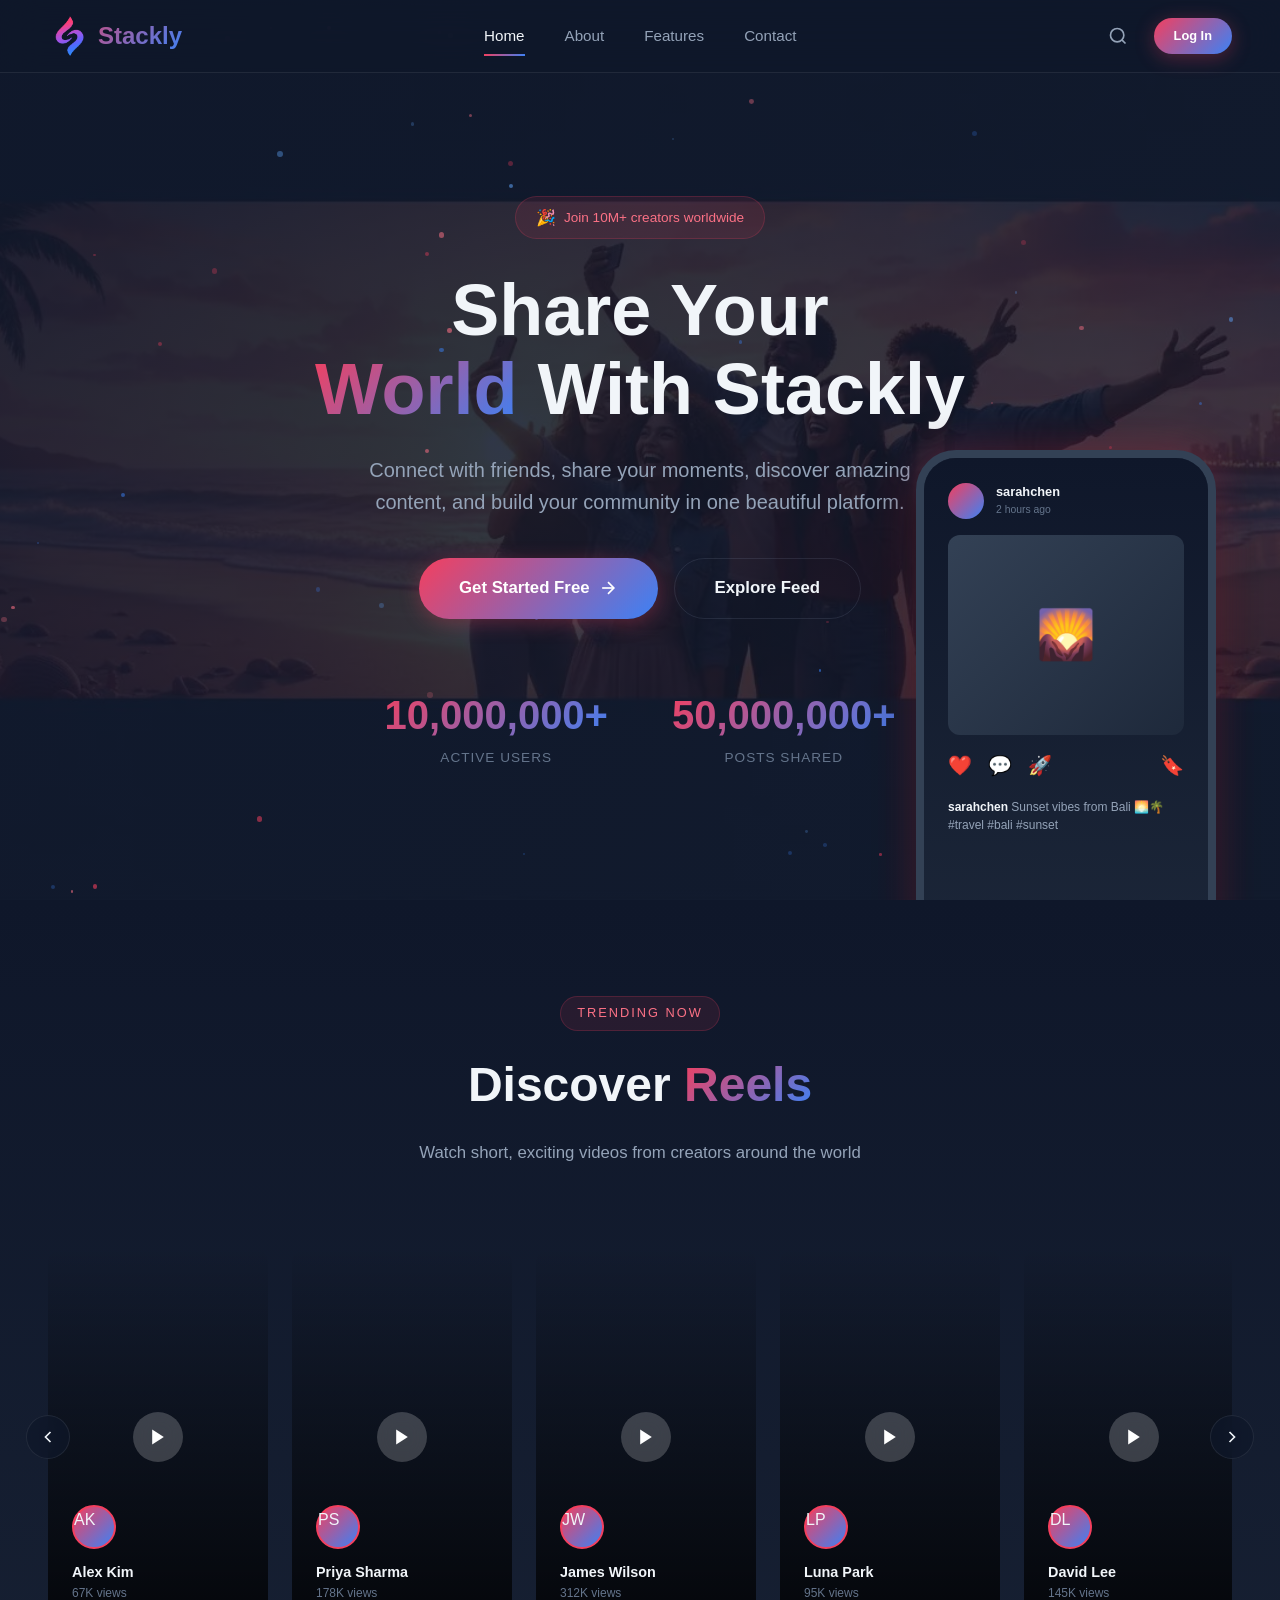
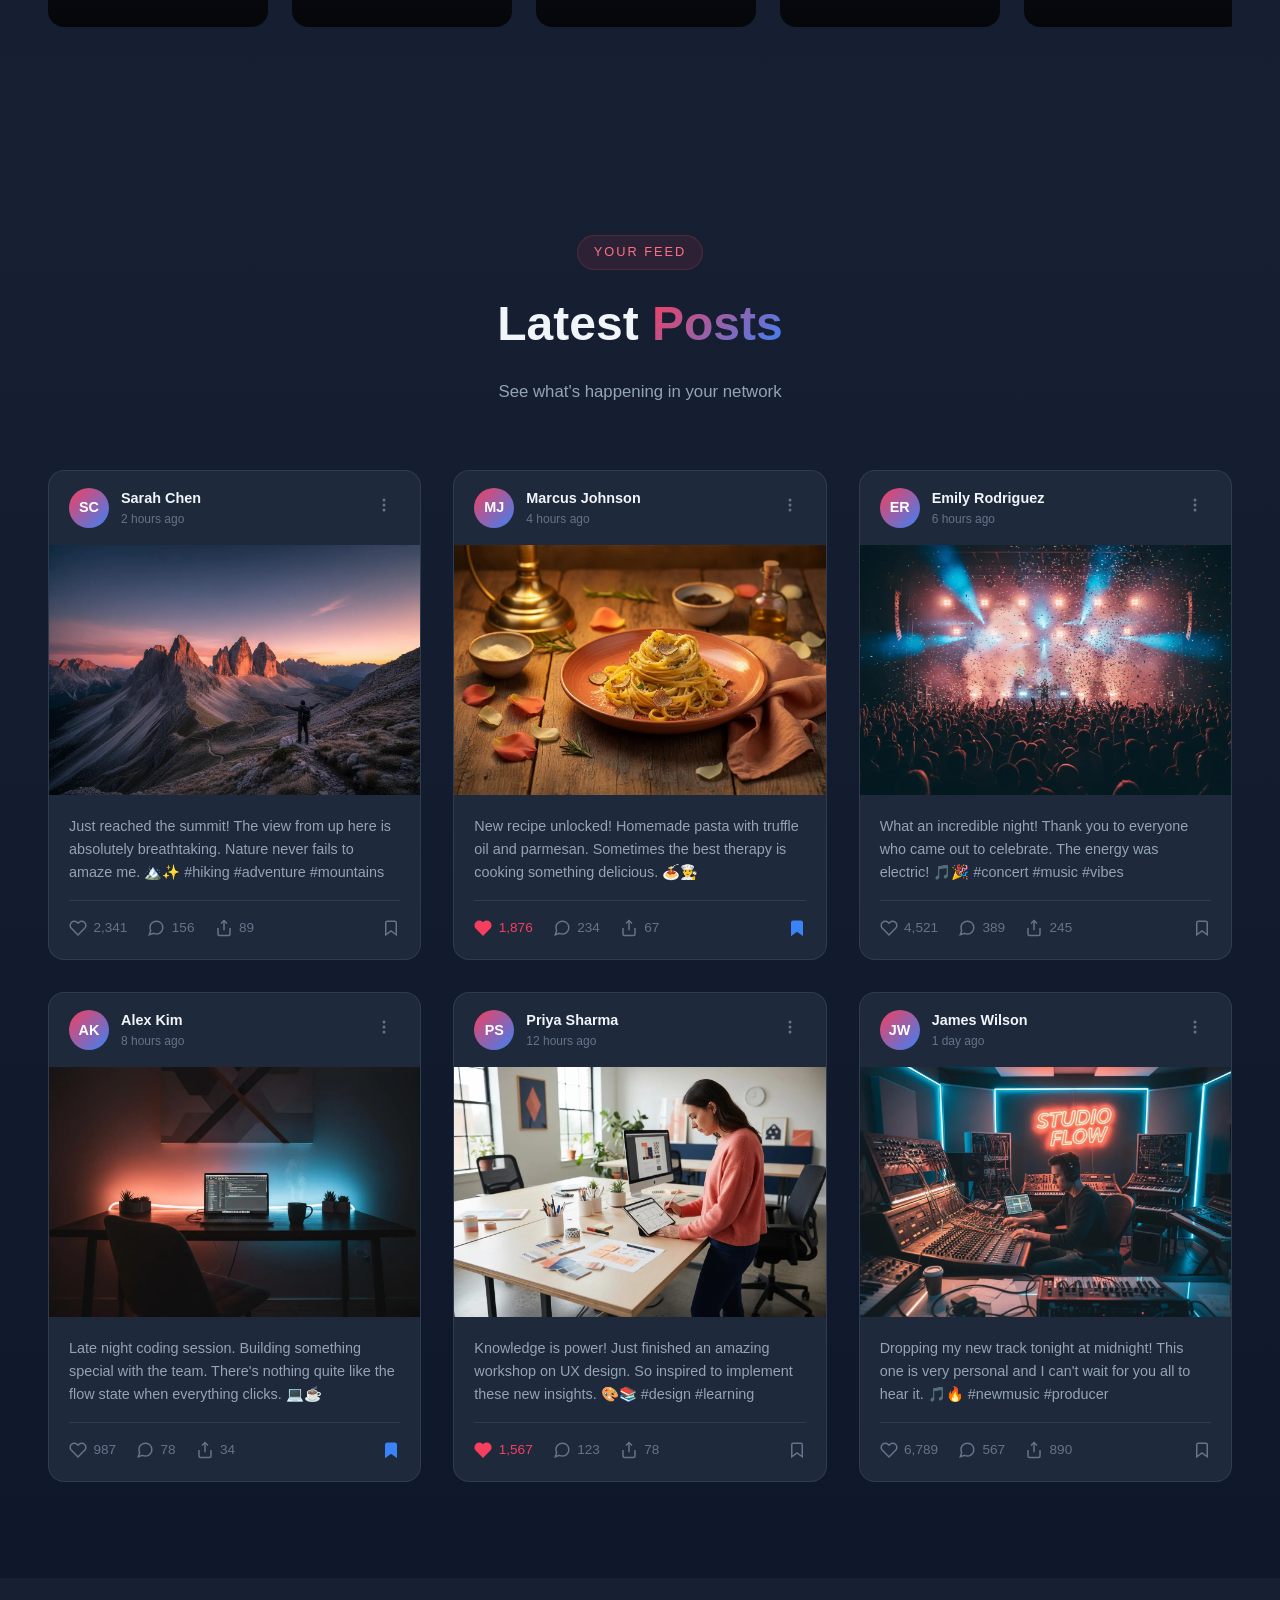
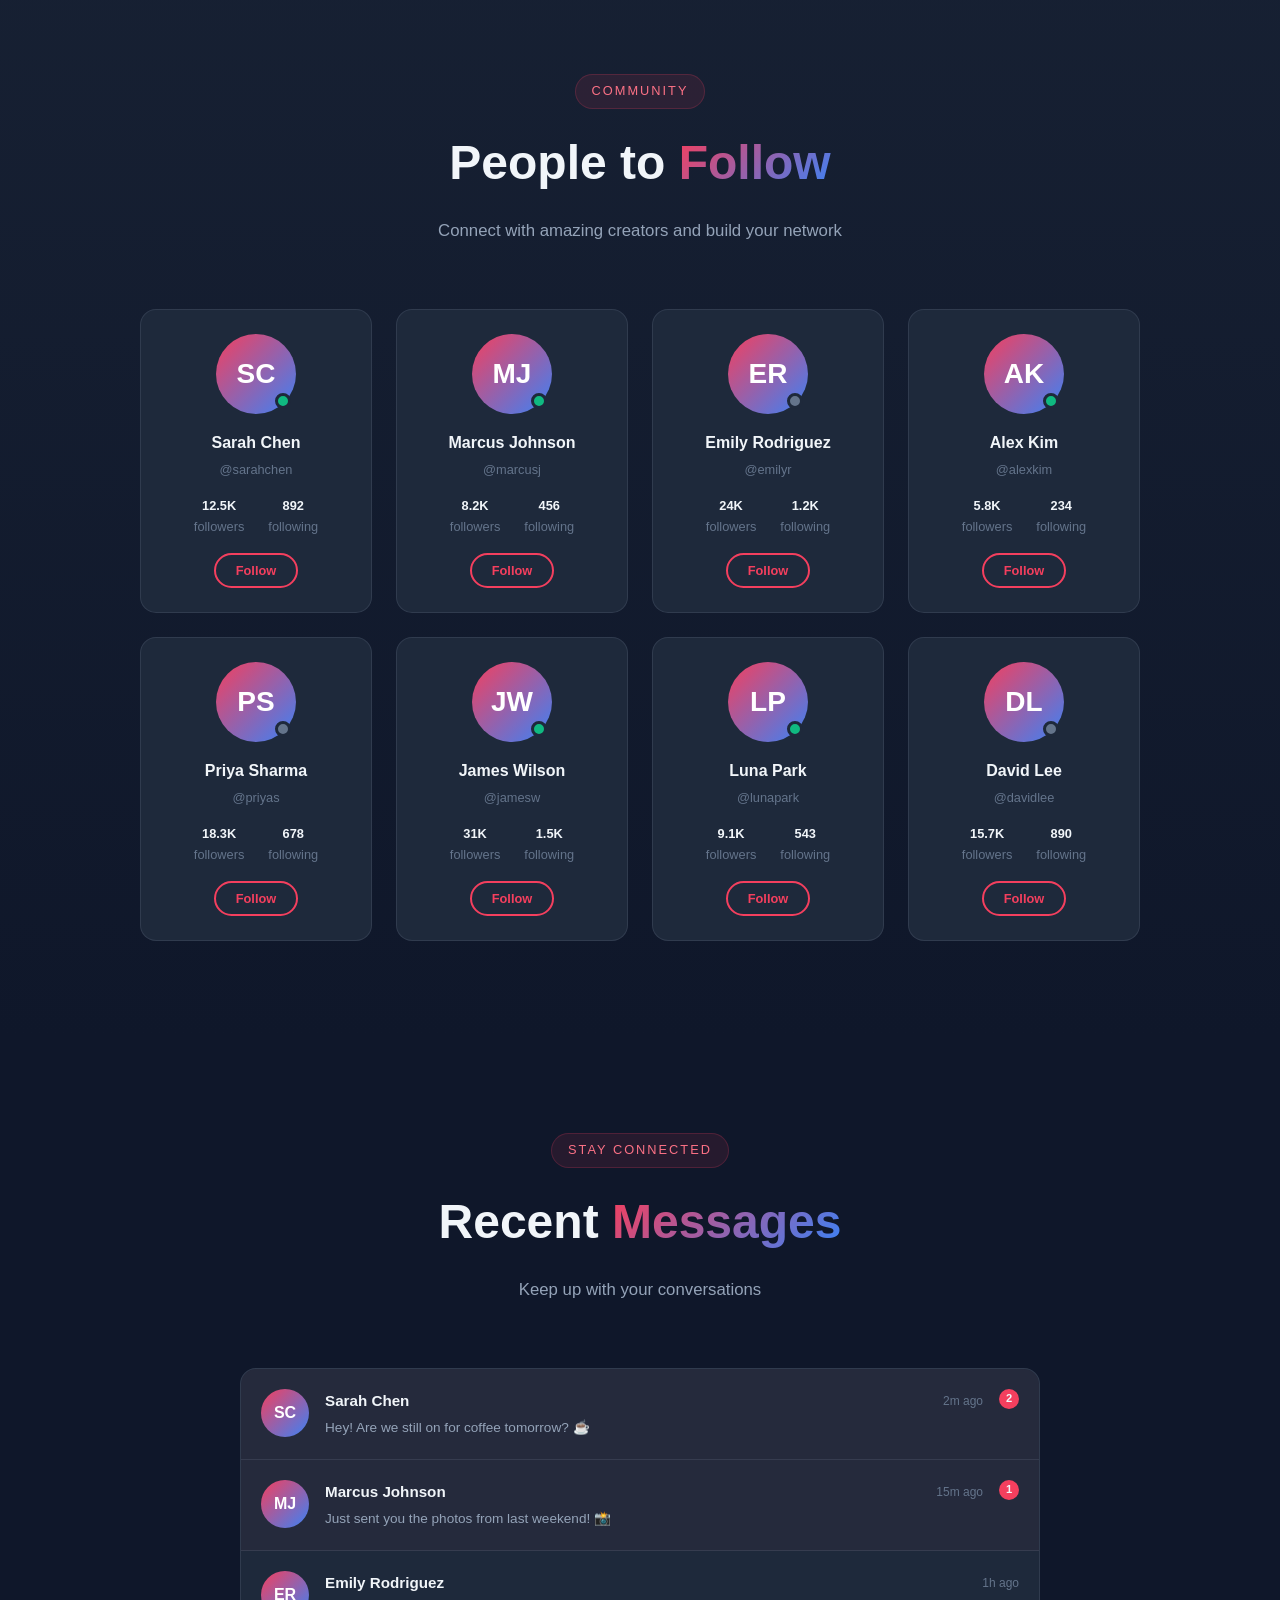
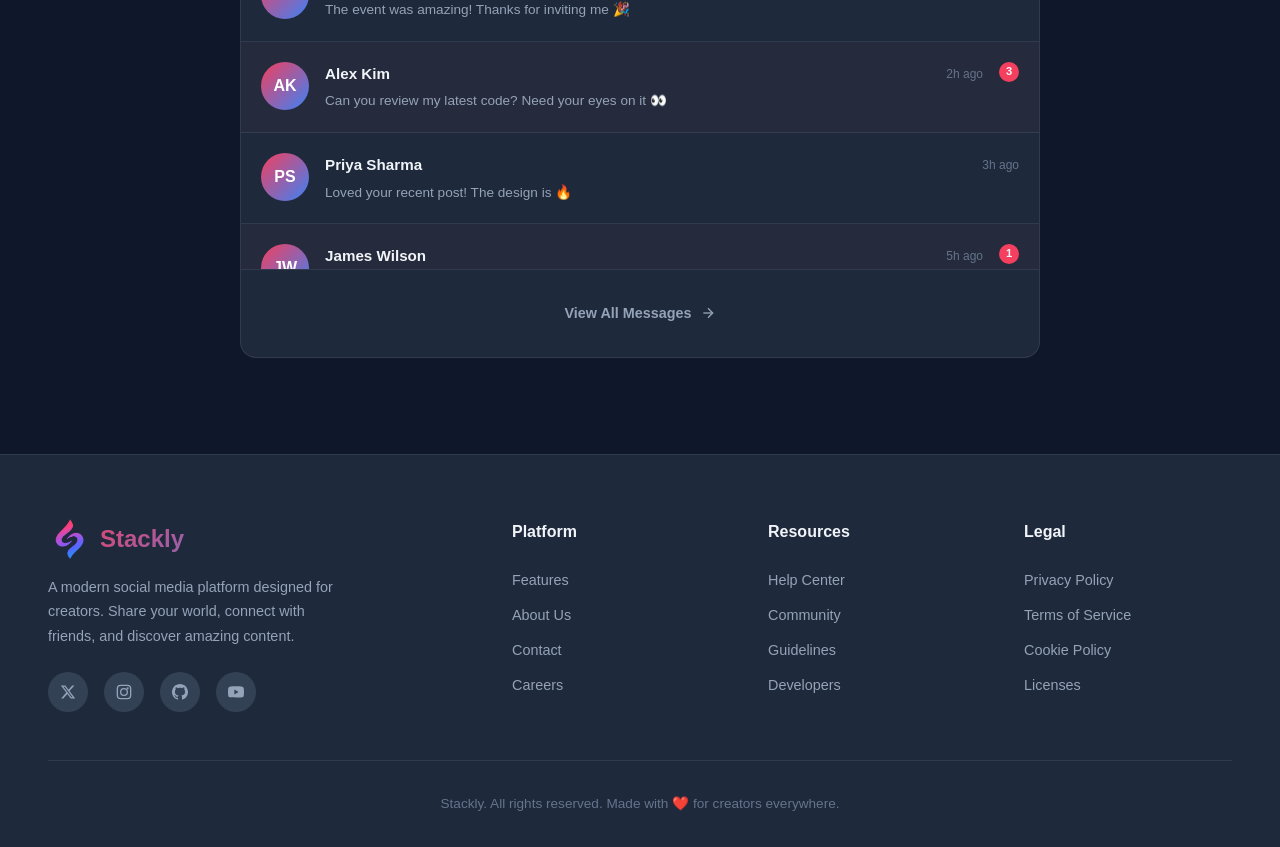
==== index.html @ f743ebc2 "Add files via upload" ====
<!DOCTYPE html>
<html lang="en">
<head>
  <meta charset="UTF-8">
  <meta name="viewport" content="width=device-width, initial-scale=1.0">
  <title>Stackly - Share Your World</title>
  <meta name="description" content="Stackly - A modern social media platform to share photos, reels, and connect with friends.">
  <link rel="stylesheet" href="css/style.css">
  <link rel="stylesheet" href="css/animations.css">
  <link rel="stylesheet" href="css/pages.css">
  <style>
    /* Additional page-specific styles */
    html,

body {

    width: 100% !important;

    overflow-x: hidden !important;

}
 


 
    .reels-nav-btn {
      position: absolute;
      top: 50%;
      transform: translateY(-50%);
      width: 44px;
      height: 44px;
      border-radius: 50%;
      background: var(--glass-bg);
      backdrop-filter: blur(10px);
      border: 1px solid var(--glass-border);
      color: var(--text-primary);
      cursor: pointer;
      display: flex;
      align-items: center;
      justify-content: center;
      z-index: 10;
      transition: var(--transition);
    }
    .reels-nav-btn:hover {
      background: var(--accent);
      border-color: var(--accent);
    }
    .reels-nav-btn.prev { left: -22px; }
    .reels-nav-btn.next { right: -22px; }
    .reels-wrapper { position: relative; max-width: 1200px; margin: 0 auto; }

    .search-overlay {
      display: none;
      position: fixed;
      inset: 0;
      background: rgba(15, 23, 42, 0.95);
      backdrop-filter: blur(20px);
      z-index: 10000;
      align-items: flex-start;
      justify-content: center;
      padding-top: 15vh;
    }
    .search-box {
      width: 90%;
      max-width: 600px;
      position: relative;
    }
    .search-box input {
      width: 100%;
      padding: 1.25rem 3rem 1.25rem 1.5rem;
      background: var(--dark-surface);
      border: 1px solid var(--border-color);
      border-radius: var(--radius);
      color: var(--text-primary);
      font-size: 1.1rem;
      outline: none;
      transition: var(--transition);
    }
    .reel-video{
  width:100%;
  height:100%;
  object-fit:cover;
  display:block;
}

.reel-card{
  position:relative;
}

.reel-card-overlay{
  position:absolute;
  left:0;
  right:0;
  bottom:0;
  background:linear-gradient(
    to top,
    rgba(0,0,0,.8),
    transparent
  );
}
    .search-box input:focus {
      border-color: var(--accent);
      box-shadow: 0 0 0 3px rgba(244, 63, 94, 0.1);
    }
    .search-close {
      position: absolute;
      right: 1rem;
      top: 50%;
      transform: translateY(-50%);
      background: none;
      border: none;
      color: var(--text-muted);
      cursor: pointer;
      font-size: 1.25rem;
    }
    .search-close:hover { color: var(--accent); }

    .back-to-top {
      position: fixed;
      bottom: 2rem;
      right: 2rem;
      width: 48px;
      height: 48px;
      border-radius: 50%;
      background: var(--gradient-primary);
      color: white;
      border: none;
      cursor: pointer;
      display: flex;
      align-items: center;
      justify-content: center;
      opacity: 0;
      pointer-events: none;
      transition: var(--transition);
      z-index: 999;
      box-shadow: var(--shadow-glow);
    }
    .back-to-top:hover {
      transform: translateY(-3px);
      box-shadow: 0 10px 30px rgba(244, 63, 94, 0.5);
    }

    .user-menu {
      display: none;
      align-items: center;
      gap: 0.75rem;
      cursor: pointer;
      padding: 0.5rem 1rem;
      border-radius: 50px;
      background: rgba(255,255,255,0.05);
      transition: var(--transition);
    }
    .user-menu:hover { background: rgba(255,255,255,0.1); }
    .user-avatar {
      width: 36px;
      height: 36px;
      border-radius: 50%;
      background: var(--gradient-primary);
      display: flex;
      align-items: center;
      justify-content: center;
      font-weight: 700;
      font-size: 0.8rem;
      color: white;
    }
    .user-name {
      font-size: 0.9rem;
      font-weight: 500;
    }

    .dropdown-menu {
      display: none;
      position: absolute;
      top: 100%;
      right: 0;
      margin-top: 0.5rem;
      background: var(--dark-surface);
      border: 1px solid var(--border-color);
      border-radius: var(--radius);
      min-width: 200px;
      overflow: hidden;
      z-index: 1001;
    }
    .dropdown-menu.show { display: block; animation: fade-in-down 0.2s ease; }
    .dropdown-item {
      display: flex;
      align-items: center;
      gap: 0.75rem;
      padding: 0.75rem 1rem;
      font-size: 0.9rem;
      color: var(--text-secondary);
      transition: var(--transition);
      cursor: pointer;
    }
    .dropdown-item:hover {
      background: rgba(255,255,255,0.05);
      color: var(--text-primary);
    }
    .dropdown-divider {
      height: 1px;
      background: var(--border-color);
      margin: 0.5rem 0;
    }
    .reveal,
.reveal-left,
.reveal-right,
.reveal-scale{
opacity:1 !important;
transform:none !important;
visibility:visible !important;
}
  </style>
</head>
<body>
  <!-- Navigation -->
  <nav class="navbar">
    <a href="index.html" class="nav-logo">
    <img src="./images/logo.webp" alt="Stackly Logo" class="logo-img">
    <span class="logo-text">Stackly</span>
</a>

    <div class="nav-links">
      <a href="index.html" class="nav-link active">Home</a>
      <a href="pages/about.html" class="nav-link">About</a>
      <a href="pages/features.html" class="nav-link">Features</a>
      <a href="pages/contact.html" class="nav-link">Contact</a>
    </div>

    <div class="nav-actions">
      <button id="search-btn" class="btn btn-ghost" style="padding:0.6rem" title="Search">
        <svg width="20" height="20" viewBox="0 0 24 24" fill="none" stroke="currentColor" stroke-width="2">
          <circle cx="11" cy="11" r="8"/>
          <line x1="21" y1="21" x2="16.65" y2="16.65"/>
        </svg>
      </button>
      
      <a href="pages/login.html" class="btn btn-primary btn-sm nav-register-btn">Log In</a>

      <div class="user-menu" onclick="toggleDropdown()" style="position:relative">
        <div class="user-avatar" id="nav-user-avatar"></div>
        <span class="user-name" id="nav-user-name"></span>
        <svg width="14" height="14" viewBox="0 0 24 24" fill="none" stroke="currentColor" stroke-width="2">
          <polyline points="6 9 12 15 18 9"/>
        </svg>
        <div class="dropdown-menu" id="user-dropdown">
          <a href="pages/user-dashboard.html" class="dropdown-item">
            <svg width="16" height="16" viewBox="0 0 24 24" fill="none" stroke="currentColor" stroke-width="2"><path d="M3 9l9-7 9 7v11a2 2 0 0 1-2 2H5a2 2 0 0 1-2-2z"/><polyline points="9 22 9 12 15 12 15 22"/></svg>
            Dashboard
          </a>
          <a href="pages/user-dashboard.html" class="dropdown-item">
            <svg width="16" height="16" viewBox="0 0 24 24" fill="none" stroke="currentColor" stroke-width="2"><path d="M20 21v-2a4 4 0 0 0-4-4H8a4 4 0 0 0-4 4v2"/><circle cx="12" cy="7" r="4"/></svg>
            Profile
          </a>
          <div class="dropdown-divider"></div>
          <div class="dropdown-item" onclick="handleLogout()">
            <svg width="16" height="16" viewBox="0 0 24 24" fill="none" stroke="currentColor" stroke-width="2"><path d="M9 21H5a2 2 0 0 1-2-2V5a2 2 0 0 1 2-2h4"/><polyline points="16 17 21 12 16 7"/><line x1="21" y1="12" x2="9" y2="12"/></svg>
            Logout
          </div>
        </div>
      </div>
    </div>

    <button class="mobile-menu-btn">
      <svg width="24" height="24" viewBox="0 0 24 24" fill="none" stroke="currentColor" stroke-width="2">
        <line x1="3" y1="6" x2="21" y2="6"/>
        <line x1="3" y1="12" x2="21" y2="12"/>
        <line x1="3" y1="18" x2="21" y2="18"/>
      </svg>
    </button>
  </nav>

  <!-- Search Overlay -->
  <div class="search-overlay" id="search-overlay">
    <div class="search-box">
      <input type="text" id="search-input" placeholder="Search people, posts, tags...">
      <button class="search-close" id="search-close">
        <svg width="24" height="24" viewBox="0 0 24 24" fill="none" stroke="currentColor" stroke-width="2">
          <line x1="18" y1="6" x2="6" y2="18"/>
          <line x1="6" y1="6" x2="18" y2="18"/>
        </svg>
      </button>
    </div>
  </div>

  <!-- Hero Section -->
  <section class="hero" style="background:url('images/hero.webp') center/cover no-repeat">
    <div style="position:absolute;inset:0;background:linear-gradient(135deg,rgba(15,23,42,0.92) 0%,rgba(15,23,42,0.85) 50%,rgba(15,23,42,0.75) 100%)"></div>
    <div class="hero-particles"></div>

    <div class="hero-content">
      <div class="hero-badge">
        <span style="font-size:1rem">&#127881;</span>
        Join 10M+ creators worldwide
      </div>
      <h1 class="hero-title">
        Share Your<br><span>World</span> With Stackly
      </h1>
      <p class="hero-subtitle">
        Connect with friends, share your moments, discover amazing content, and build your community in one beautiful platform.
      </p>
      <div class="hero-actions">
        <a href="pages/register.html" class="btn btn-primary btn-lg magnetic-btn">
          Get Started Free
          <svg width="20" height="20" viewBox="0 0 24 24" fill="none" stroke="currentColor" stroke-width="2">
            <line x1="5" y1="12" x2="19" y2="12"/>
            <polyline points="12 5 19 12 12 19"/>
          </svg>
        </a>
        <a href="#posts" class="btn btn-secondary btn-lg magnetic-btn">
          Explore Feed
        </a>
      </div>

      <div class="hero-stats">
        <div class="hero-stat">
          <div class="hero-stat-number" data-counter="10000000" data-suffix="+" data-duration="2000">0</div>
          <div class="hero-stat-label">Active Users</div>
        </div>
        <div class="hero-stat">
          <div class="hero-stat-number" data-counter="50000000" data-suffix="+" data-duration="2500">0</div>
          <div class="hero-stat-label">Posts Shared</div>
        </div>
        
      </div>
    </div>

    <!-- Phone Mockup -->
    <div class="hero-mockup">
      <div class="mockup-screen">
        <div class="mockup-header">
          <div class="mockup-avatar"></div>
          <div>
            <div class="mockup-name">sarahchen</div>
            <div class="mockup-time">2 hours ago</div>
          </div>
        </div>
        <div class="mockup-image">&#127748;</div>
        <div class="mockup-actions">
          <span>&#10084;&#65039;</span>
          <span>&#128172;</span>
          <span>&#128640;</span>
          <span style="margin-left:auto">&#128278;</span>
        </div>
        <div style="font-size:0.75rem;color:var(--text-secondary);line-height:1.5">
          <strong style="color:var(--text-primary)">sarahchen</strong> Sunset vibes from Bali &#127749;&#127796; #travel #bali #sunset
        </div>
      </div>
    </div>
  </section>

  <!-- Reels Section -->
  <section class="section reels-section" id="reels">
    <div class="section-header reveal">
      <span class="section-label">Trending Now</span>
      <h2 class="section-title">Discover <span>Reels</span></h2>
      <p class="section-subtitle">Watch short, exciting videos from creators around the world</p>
    </div>
    <div class="reels-wrapper">
      <button class="reels-nav-btn prev" id="reels-prev">
        <svg width="20" height="20" viewBox="0 0 24 24" fill="none" stroke="currentColor" stroke-width="2">
          <polyline points="15 18 9 12 15 6"/>
        </svg>
      </button>
      <div class="reels-container" id="reels-container">
        <!-- Reels rendered by JS -->
      </div>
      <button class="reels-nav-btn next" id="reels-next">
        <svg width="20" height="20" viewBox="0 0 24 24" fill="none" stroke="currentColor" stroke-width="2">
          <polyline points="9 18 15 12 9 6"/>
        </svg>
      </button>
    </div>
  </section>
 

  <!-- Posts Section -->
  <section class="section" id="posts" style="background:linear-gradient(180deg, rgba(30,41,59,0.5) 0%, var(--primary) 100%)">
    <div class="section-header reveal">
      <span class="section-label">Your Feed</span>
      <h2 class="section-title">Latest <span>Posts</span></h2>
      <p class="section-subtitle">See what's happening in your network</p>
    </div>
    <div class="posts-grid" id="posts-container">
      <!-- Posts rendered by JS -->
    </div>
  </section>

  <!-- Friends Section -->
  <section class="section friends-section" id="friends">
    <div class="section-header reveal">
      <span class="section-label">Community</span>
      <h2 class="section-title">People to <span>Follow</span></h2>
      <p class="section-subtitle">Connect with amazing creators and build your network</p>
    </div>
    <div class="friends-grid" id="friends-container">
      <!-- Friends rendered by JS -->
    </div>
  </section>

  <!-- Messages Section -->
  <section class="section messages-section" id="messages">
    <div class="section-header reveal">
      <span class="section-label">Stay Connected</span>
      <h2 class="section-title">Recent <span>Messages</span></h2>
      <p class="section-subtitle">Keep up with your conversations</p>
    </div>
    <div class="messages-container reveal-scale">
      <div class="messages-list" id="messages-container">
        <!-- Messages rendered by JS -->
      </div>
      <div style="padding:1.25rem;text-align:center;border-top:1px solid var(--border-color)">
        <a href="pages/user-dashboard.html" class="btn btn-ghost" style="width:100%">
          View All Messages
          <svg width="16" height="16" viewBox="0 0 24 24" fill="none" stroke="currentColor" stroke-width="2">
            <line x1="5" y1="12" x2="19" y2="12"/>
            <polyline points="12 5 19 12 12 19"/>
          </svg>
        </a>
      </div>
    </div>
  </section>

  <!-- Footer -->
  <footer class="footer">
    <div class="footer-grid">
      <div class="footer-brand">
       <a href="index.html" class="footer-logo">
       <img src="./images/logo.webp" alt="Stackly Logo" class="footer-logo-img">
       <span class="logo-text">Stackly</span>
       </a>
        <p class="footer-desc">
          A modern social media platform designed for creators. Share your world, connect with friends, and discover amazing content.
        </p>
        <div class="footer-social">
          <a href="pages/404.html" class="footer-social-link" title="Twitter">
            <svg width="16" height="16" viewBox="0 0 24 24" fill="currentColor"><path d="M18.244 2.25h3.308l-7.227 8.26 8.502 11.24H16.17l-5.214-6.817L4.99 21.75H1.68l7.73-8.835L1.254 2.25H8.08l4.713 6.231zm-1.161 17.52h1.833L7.084 4.126H5.117z"/></svg>
          </a>
          <a href="pages/404.html" class="footer-social-link" title="Instagram">
            <svg width="16" height="16" viewBox="0 0 24 24" fill="none" stroke="currentColor" stroke-width="2">
              <rect x="2" y="2" width="20" height="20" rx="5" ry="5"/>
              <circle cx="12" cy="12" r="5"/>
              <circle cx="17.5" cy="6.5" r="1.5" fill="currentColor" stroke="none"/>
            </svg>
          </a>
          <a href="pages/404.html" class="footer-social-link" title="GitHub">
            <svg width="16" height="16" viewBox="0 0 24 24" fill="currentColor"><path d="M12 0c-6.626 0-12 5.373-12 12 0 5.302 3.438 9.8 8.207 11.387.599.111.793-.261.793-.577v-2.234c-3.338.726-4.033-1.416-4.033-1.416-.546-1.387-1.333-1.756-1.333-1.756-1.089-.745.083-.729.083-.729 1.205.084 1.839 1.237 1.839 1.237 1.07 1.834 2.807 1.304 3.492.997.107-.775.418-1.305.762-1.604-2.665-.305-5.467-1.334-5.467-5.931 0-1.311.469-2.381 1.236-3.221-.124-.303-.535-1.524.117-3.176 0 0 1.008-.322 3.301 1.23.957-.266 1.983-.399 3.003-.404 1.02.005 2.047.138 3.006.404 2.291-1.552 3.297-1.23 3.297-1.23.653 1.653.242 2.874.118 3.176.77.84 1.235 1.911 1.235 3.221 0 4.609-2.807 5.624-5.479 5.921.43.372.823 1.102.823 2.222v3.293c0 .319.192.694.801.576 4.765-1.589 8.199-6.086 8.199-11.386 0-6.627-5.373-12-12-12z"/></svg>
          </a>
          <a href="pages/404.html" class="footer-social-link" title="YouTube">
            <svg width="16" height="16" viewBox="0 0 24 24" fill="currentColor"><path d="M23.498 6.186a3.016 3.016 0 0 0-2.122-2.136C19.505 3.545 12 3.545 12 3.545s-7.505 0-9.377.505A3.017 3.017 0 0 0 .502 6.186C0 8.07 0 12 0 12s0 3.93.502 5.814a3.016 3.016 0 0 0 2.122 2.136c1.871.505 9.376.505 9.376.505s7.505 0 9.377-.505a3.015 3.015 0 0 0 2.122-2.136C24 15.93 24 12 24 12s0-3.93-.502-5.814zM9.545 15.568V8.432L15.818 12l-6.273 3.568z"/></svg>
          </a>
        </div>
      </div>
      <div>
        <h4 class="footer-title">Platform</h4>
        <div class="footer-links">
          <a href="pages/features.html" class="footer-link">Features</a>
          <a href="pages/about.html" class="footer-link">About Us</a>
          <a href="pages/contact.html" class="footer-link">Contact</a>
          <a href="pages/404.html" class="footer-link">Careers</a>
        </div>
      </div>
      <div>
        <h4 class="footer-title">Resources</h4>
        <div class="footer-links">
          <a href="pages/404.html" class="footer-link">Help Center</a>
          <a href="pages/404.html" class="footer-link">Community</a>
          <a href="pages/404.html" class="footer-link">Guidelines</a>
          <a href="pages/404.html" class="footer-link">Developers</a>
        </div>
      </div>
      <div>
        <h4 class="footer-title">Legal</h4>
        <div class="footer-links">
          <a href="pages/404.html" class="footer-link">Privacy Policy</a>
          <a href="pages/404.html" class="footer-link">Terms of Service</a>
          <a href="pages/404.html" class="footer-link">Cookie Policy</a>
          <a href="pages/404.html" class="footer-link">Licenses</a>
        </div>
      </div>
    </div>
    <div class="footer-bottom">
      <p> Stackly. All rights reserved. Made with &#10084;&#65039; for creators everywhere.</p>
    </div>
  </footer>

  <!-- Back to Top -->
  <button class="back-to-top" id="back-to-top" title="Back to top">
    <svg width="20" height="20" viewBox="0 0 24 24" fill="none" stroke="currentColor" stroke-width="2">
      <polyline points="18 15 12 9 6 15"/>
    </svg>
  </button>

  <!-- Mobile Bottom Nav -->
  <nav class="mobile-nav">
    <a href="index.html" class="mobile-nav-link active">
      <svg width="20" height="20" viewBox="0 0 24 24" fill="none" stroke="currentColor" stroke-width="2">
        <path d="M3 9l9-7 9 7v11a2 2 0 0 1-2 2H5a2 2 0 0 1-2-2z"/>
        <polyline points="9 22 9 12 15 12 15 22"/>
      </svg>
      Home
    </a>
    <a href="#reels" class="mobile-nav-link">
      <svg width="20" height="20" viewBox="0 0 24 24" fill="none" stroke="currentColor" stroke-width="2">
        <polygon points="5 3 19 12 5 21 5 3"/>
      </svg>
      Reels
    </a>
    <a href="#posts" class="mobile-nav-link">
      <svg width="20" height="20" viewBox="0 0 24 24" fill="none" stroke="currentColor" stroke-width="2">
        <rect x="3" y="3" width="18" height="18" rx="2" ry="2"/>
        <circle cx="8.5" cy="8.5" r="1.5"/>
        <polyline points="21 15 16 10 5 21"/>
      </svg>
      Feed
    </a>
    <a href="#friends" class="mobile-nav-link">
      <svg width="20" height="20" viewBox="0 0 24 24" fill="none" stroke="currentColor" stroke-width="2">
        <path d="M17 21v-2a4 4 0 0 0-4-4H5a4 4 0 0 0-4 4v2"/>
        <circle cx="9" cy="7" r="4"/>
        <path d="M23 21v-2a4 4 0 0 0-3-3.87"/>
        <path d="M16 3.13a4 4 0 0 1 0 7.75"/>
      </svg>
      Friends
    </a>
    <a href="#messages" class="mobile-nav-link">
      <svg width="20" height="20" viewBox="0 0 24 24" fill="none" stroke="currentColor" stroke-width="2">
        <path d="M21 11.5a8.38 8.38 0 0 1-.9 3.8 8.5 8.5 0 0 1-7.6 4.7 8.38 8.38 0 0 1-3.8-.9L3 21l1.9-5.7a8.38 8.38 0 0 1-.9-3.8 8.5 8.5 0 0 1 4.7-7.6 8.38 8.38 0 0 1 3.8-.9h.5a8.48 8.48 0 0 1 8 8v.5z"/>
      </svg>
      Messages
    </a>
  </nav>

  <!-- Scripts -->
  <script src="js/data.js"></script>
  <script src="js/auth.js"></script>
  <script src="js/animations.js"></script>
  <script src="js/main.js"></script>
  <script>
    function toggleDropdown() {
      const dropdown = document.getElementById('user-dropdown');
      dropdown.classList.toggle('show');
    }

    // Close dropdown when clicking outside
    document.addEventListener('click', (e) => {
      const menu = document.querySelector('.user-menu');
      const dropdown = document.getElementById('user-dropdown');
      if (menu && dropdown && !menu.contains(e.target)) {
        dropdown.classList.remove('show');
      }
    });
  </script>
</body>
</html>
---- css/style.css ----
/* ============================================
   STACKLY - Social Media Platform
   Main Stylesheet
   Color Scheme:
   - Primary Dark: #0F172A (navy)
   - Accent: #F43F5E (coral/rose)
   - Secondary: #3B82F6 (electric blue)
   - Light: #F8FAFC (cream)
   - Dark Surface: #1E293B (slate)
   - Success: #10B981 (emerald)
   ============================================ */

/* CSS Variables */
:root {
  --primary: #0F172A;
  --accent: #F43F5E;
  --accent-light: #FB7185;
  --accent-dark: #E11D48;
  --secondary: #3B82F6;
  --secondary-light: #60A5FA;
  --light: #F8FAFC;
  --dark-surface: #1E293B;
  --dark-card: #334155;
  --success: #10B981;
  --warning: #F59E0B;
  --text-primary: #F1F5F9;
  --text-secondary: #94A3B8;
  --text-muted: #64748B;
  --border-color: rgba(148, 163, 184, 0.15);
  --glass-bg: rgba(15, 23, 42, 0.7);
  --glass-border: rgba(255, 255, 255, 0.08);
  --gradient-primary: linear-gradient(135deg, #F43F5E 0%, #3B82F6 100%);
  --gradient-dark: linear-gradient(180deg, #0F172A 0%, #1E293B 100%);
  --shadow-lg: 0 20px 60px rgba(0, 0, 0, 0.4);
  --shadow-glow: 0 0 40px rgba(244, 63, 94, 0.3);
  --radius: 16px;
  --radius-sm: 8px;
  --transition: all 0.3s cubic-bezier(0.4, 0, 0.2, 1);
}

/* Reset & Base */
*, *::before, *::after {
  margin: 0;
  padding: 0;
  box-sizing: border-box;
}
html,

body {

    width: 100% !important;

    overflow-x: hidden !important;

}
 


 

html {
  scroll-behavior: smooth;
  font-size: 16px;
}

body {
  font-family: 'Segoe UI', -apple-system, BlinkMacSystemFont, sans-serif;
  background: var(--primary);
  color: var(--text-primary);
  line-height: 1.6;
  overflow-x: hidden;
  min-height: 100vh;
}

a {
  text-decoration: none;
  color: inherit;
  transition: var(--transition);
}

ul {
  list-style: none;
}

img {
  max-width: 100%;
  display: block;
}

button {
  cursor: pointer;
  border: none;
  outline: none;
  font-family: inherit;
}

/* Scrollbar */
::-webkit-scrollbar {
  width: 8px;
}

::-webkit-scrollbar-track {
  background: var(--primary);
}

::-webkit-scrollbar-thumb {
  background: var(--accent);
  border-radius: 4px;
}

::-webkit-scrollbar-thumb:hover {
  background: var(--accent-light);
}

/* ============================================
   NAVIGATION
   ============================================ */
.navbar {
  position: fixed;
  top: 0;
  left: 0;
  right: 0;
  z-index: 1000;
  padding: 1rem 3rem;
  display: flex;
  align-items: center;
  justify-content: space-between;
  background: var(--glass-bg);
  backdrop-filter: blur(20px);
  -webkit-backdrop-filter: blur(20px);
  border-bottom: 1px solid var(--glass-border);
  transition: var(--transition);
}

.navbar.scrolled {
  padding: 0.6rem 3rem;
  background: rgba(15, 23, 42, 0.95);
}

.nav-logo {
  display: flex;
  align-items: center;
  gap: 0.75rem;
  font-size: 1.75rem;
  font-weight: 800;
  background: var(--gradient-primary);
  -webkit-background-clip: text;
  -webkit-text-fill-color: transparent;
  background-clip: text;
}
.nav-logo,
.footer-logo{
    display:flex;
    align-items:center;
    gap:10px;
    text-decoration:none;
}

.logo-img,
.footer-logo-img{
    width:40px;
    height:40px;
    object-fit:contain;
}

.logo-text{
    font-size:24px;
    font-weight:700;
    color:#fff;
}

.navbar .logo-text{
    color:var(--text-primary);
}

@media(max-width:768px){
    .logo-img,
    .footer-logo-img{
        width:32px;
        height:32px;
    }

    .logo-text{
        font-size:20px;
    }
}

.nav-logo-icon {
  width: 42px;
  height: 42px;
  background: var(--gradient-primary);
  border-radius: 12px;
  display: flex;
  align-items: center;
  justify-content: center;
  font-size: 1.4rem;
  -webkit-text-fill-color: white;
}

.nav-links {
  display: flex;
  align-items: center;
  gap: 2.5rem;
}

.nav-link {
  font-size: 0.95rem;
  font-weight: 500;
  color: var(--text-secondary);
  position: relative;
  padding: 0.5rem 0;
}

.nav-link::after {
  content: '';
  position: absolute;
  bottom: 0;
  left: 0;
  width: 0;
  height: 2px;
  background: var(--gradient-primary);
  transition: width 0.3s ease;
}

.nav-link:hover,
.nav-link.active {
  color: var(--text-primary);
}

.nav-link:hover::after,
.nav-link.active::after {
  width: 100%;
}

.nav-actions {
  display: flex;
  align-items: center;
  gap: 1rem;
}

/* Buttons */
.btn {
  padding: 0.75rem 1.75rem;
  border-radius: 50px;
  font-size: 0.9rem;
  font-weight: 600;
  transition: var(--transition);
  display: inline-flex;
  align-items: center;
  justify-content: center;
  gap: 0.5rem;
}

.btn-primary {
  background: var(--gradient-primary);
  color: white;
  box-shadow: 0 4px 20px rgba(244, 63, 94, 0.3);
}

.btn-primary:hover {
  transform: translateY(-2px);
  box-shadow: 0 8px 30px rgba(244, 63, 94, 0.5);
}

.btn-secondary {
  background: transparent;
  color: var(--text-primary);
  border: 1px solid var(--border-color);
}

.btn-secondary:hover {
  background: rgba(255, 255, 255, 0.05);
  border-color: var(--accent);
}

.btn-outline {
  background: transparent;
  border: 2px solid var(--accent);
  color: var(--accent);
}

.btn-outline:hover {
  background: var(--accent);
  color: white;
}

.btn-ghost {
  background: transparent;
  color: var(--text-secondary);
}

.btn-ghost:hover {
  color: var(--text-primary);
  background: rgba(255, 255, 255, 0.05);
}

.btn-sm {
  padding: 0.5rem 1.25rem;
  font-size: 0.8rem;
}

.btn-lg {
  padding: 1rem 2.5rem;
  font-size: 1.05rem;
}

/* ============================================
   HERO SECTION
   ============================================ */
.hero {
  min-height: 100vh;
  display: flex;
  align-items: center;
  justify-content: center;
  position: relative;
  padding: 8rem 3rem 4rem;
  overflow: hidden;
}

.hero-bg {
  position: absolute;
  inset: 0;
  background: 
    radial-gradient(ellipse at 20% 50%, rgba(244, 63, 94, 0.12) 0%, transparent 50%),
    radial-gradient(ellipse at 80% 20%, rgba(59, 130, 246, 0.1) 0%, transparent 50%),
    radial-gradient(ellipse at 50% 80%, rgba(244, 63, 94, 0.08) 0%, transparent 50%);
}

.hero-particles {
  position: absolute;
  inset: 0;
  overflow: hidden;
}

.particle {
  position: absolute;
  width: 4px;
  height: 4px;
  background: var(--accent);
  border-radius: 50%;
  opacity: 0.4;
  animation: float-particle 15s infinite ease-in-out;
}

.hero-content {
  text-align: center;
  max-width: 900px;
  z-index: 2;
  position: relative;
}

.hero-badge {
  display: inline-flex;
  align-items: center;
  gap: 0.5rem;
  padding: 0.5rem 1.25rem;
  background: rgba(244, 63, 94, 0.1);
  border: 1px solid rgba(244, 63, 94, 0.2);
  border-radius: 50px;
  font-size: 0.85rem;
  color: var(--accent-light);
  margin-bottom: 2rem;
  animation: fade-in-down 0.8s ease;
}

.hero-title {
  font-size: clamp(2.5rem, 6vw, 4.5rem);
  font-weight: 900;
  line-height: 1.1;
  margin-bottom: 1.5rem;
  animation: fade-in-up 0.8s ease 0.2s both;
}

.hero-title span {
  background: var(--gradient-primary);
  -webkit-background-clip: text;
  -webkit-text-fill-color: transparent;
  background-clip: text;
}

.hero-subtitle {
  font-size: clamp(1rem, 2vw, 1.25rem);
  color: var(--text-secondary);
  max-width: 600px;
  margin: 0 auto 2.5rem;
  animation: fade-in-up 0.8s ease 0.4s both;
}

.hero-actions {
  display: flex;
  gap: 1rem;
  justify-content: center;
  flex-wrap: wrap;
  animation: fade-in-up 0.8s ease 0.6s both;
}

.hero-stats {
  display: flex;
  justify-content: center;
  gap: 4rem;
  margin-top: 4rem;
  animation: fade-in-up 0.8s ease 0.8s both;
}

.hero-stat {
  text-align: center;
}

.hero-stat-number {
  font-size: 2.5rem;
  font-weight: 800;
  background: var(--gradient-primary);
  -webkit-background-clip: text;
  -webkit-text-fill-color: transparent;
  background-clip: text;
}

.hero-stat-label {
  font-size: 0.85rem;
  color: var(--text-muted);
  text-transform: uppercase;
  letter-spacing: 1px;
}

/* Floating phone mockup */
.hero-mockup {
  position: absolute;
  right: 5%;
  top: 50%;
  transform: translateY(-50%);
  width: 300px;
  height: 600px;
  background: var(--dark-surface);
  border-radius: 40px;
  border: 8px solid var(--dark-card);
  box-shadow: var(--shadow-lg), var(--shadow-glow);
  overflow: hidden;
  animation: float-phone 6s ease-in-out infinite, fade-in-right 1s ease 0.5s both;
  z-index: 3;
}

.mockup-screen {
  width: 100%;
  height: 100%;
  background: var(--gradient-dark);
  padding: 1.5rem;
  display: flex;
  flex-direction: column;
  gap: 1rem;
}

.mockup-header {
  display: flex;
  align-items: center;
  gap: 0.75rem;
}

.mockup-avatar {
  width: 36px;
  height: 36px;
  border-radius: 50%;
  background: var(--gradient-primary);
}

.mockup-name {
  font-size: 0.8rem;
  font-weight: 600;
}

.mockup-time {
  font-size: 0.65rem;
  color: var(--text-muted);
}

.mockup-image {
  width: 100%;
  height: 200px;
  background: linear-gradient(135deg, #334155 0%, #1E293B 100%);
  border-radius: 12px;
  display: flex;
  align-items: center;
  justify-content: center;
  font-size: 3rem;
}

.mockup-actions {
  display: flex;
  gap: 1rem;
  font-size: 1.2rem;
}

/* ============================================
   SECTIONS COMMON
   ============================================ */
.section {
  padding: 6rem 3rem;
  position: relative;
}

.section-header {
  text-align: center;
  margin-bottom: 4rem;
}

.section-label {
  display: inline-block;
  padding: 0.4rem 1rem;
  background: rgba(244, 63, 94, 0.1);
  border: 1px solid rgba(244, 63, 94, 0.2);
  border-radius: 50px;
  font-size: 0.8rem;
  color: var(--accent-light);
  text-transform: uppercase;
  letter-spacing: 2px;
  margin-bottom: 1rem;
}

.section-title {
  font-size: clamp(2rem, 4vw, 3rem);
  font-weight: 800;
  margin-bottom: 1rem;
}

.section-title span {
  background: var(--gradient-primary);
  -webkit-background-clip: text;
  -webkit-text-fill-color: transparent;
  background-clip: text;
}

.section-subtitle {
  color: var(--text-secondary);
  max-width: 600px;
  margin: 0 auto;
  font-size: 1.05rem;
}

/* ============================================
   REELS SECTION
   ============================================ */
.reels-section {
  background: linear-gradient(180deg, var(--primary) 0%, rgba(30, 41, 59, 0.5) 100%);
}

.reels-container {
  display: flex;
  gap: 1.5rem;
  overflow-x: auto;
  padding: 1rem 0;
  scroll-snap-type: x mandatory;
  -webkit-overflow-scrolling: touch;
  scrollbar-width: none;
}

.reels-container::-webkit-scrollbar {
  display: none;
}

.reel-card {
  min-width: 220px;
  height: 380px;
  border-radius: var(--radius);
  overflow: hidden;
  position: relative;
  scroll-snap-align: start;
  cursor: pointer;
  transition: var(--transition);
}

.reel-card:hover {
  transform: scale(1.03);
}

.reel-card-bg {
  width: 100%;
  height: 100%;
  background: linear-gradient(135deg, #334155 0%, #1E293B 100%);
  display: flex;
  align-items: center;
  justify-content: center;
  font-size: 4rem;
}

.reel-card-overlay {
  position: absolute;
  inset: 0;
  background: linear-gradient(to top, rgba(0,0,0,0.8) 0%, transparent 50%);
  display: flex;
  flex-direction: column;
  justify-content: flex-end;
  padding: 1.5rem;
}

.reel-avatar {
  width: 44px;
  height: 44px;
  border-radius: 50%;
  border: 2px solid var(--accent);
  background: var(--gradient-primary);
  margin-bottom: 0.75rem;
}

.reel-username {
  font-weight: 600;
  font-size: 0.9rem;
}

.reel-views {
  font-size: 0.75rem;
  color: var(--text-muted);
}

.reel-play {
  position: absolute;
  top: 50%;
  left: 50%;
  transform: translate(-50%, -50%);
  width: 50px;
  height: 50px;
  background: rgba(255,255,255,0.2);
  backdrop-filter: blur(10px);
  border-radius: 50%;
  display: flex;
  align-items: center;
  justify-content: center;
  font-size: 1.2rem;
  color: white;
}

/* ============================================
   POSTS SECTION
   ============================================ */
.posts-grid {
  display: grid;
  grid-template-columns: repeat(auto-fill, minmax(320px, 1fr));
  gap: 2rem;
  max-width: 1200px;
  margin: 0 auto;
}

.post-card {
  background: var(--dark-surface);
  border-radius: var(--radius);
  overflow: hidden;
  border: 1px solid var(--border-color);
  transition: var(--transition);
}

.post-card:hover {
  transform: translateY(-5px);
  box-shadow: var(--shadow-lg);
  border-color: rgba(244, 63, 94, 0.2);
}

.post-header {
  display: flex;
  align-items: center;
  gap: 0.75rem;
  padding: 1rem 1.25rem;
}

.post-avatar {
  width: 40px;
  height: 40px;
  border-radius: 50%;
  background: var(--gradient-primary);
  display: flex;
  align-items: center;
  justify-content: center;
  font-weight: 700;
  font-size: 0.9rem;
  color: white;
}

.post-user-info {
  flex: 1;
}

.post-username {
  font-weight: 600;
  font-size: 0.9rem;
}

.post-time {
  font-size: 0.75rem;
  color: var(--text-muted);
}

.post-menu {
  color: var(--text-muted);
  cursor: pointer;
  padding: 0.5rem;
}

.post-image {
  width: 100%;
  height: 250px;
  background: linear-gradient(135deg, #334155 0%, #1E293B 100%);
  display: flex;
  align-items: center;
  justify-content: center;
  font-size: 3rem;
  overflow: hidden;
}

.post-image img {
  width: 100%;
  height: 100%;
  object-fit: cover;
}

.post-content {
  padding: 1.25rem;
}

.post-text {
  font-size: 0.9rem;
  color: var(--text-secondary);
  line-height: 1.6;
  margin-bottom: 1rem;
}

.post-actions {
  display: flex;
  align-items: center;
  gap: 1.25rem;
  padding-top: 1rem;
  border-top: 1px solid var(--border-color);
}

.post-action {
  display: flex;
  align-items: center;
  gap: 0.4rem;
  font-size: 0.85rem;
  color: var(--text-muted);
  cursor: pointer;
  transition: var(--transition);
}

.post-action:hover {
  color: var(--accent);
}

.post-action.liked {
  color: var(--accent);
}

.post-action.saved {
  color: var(--secondary);
}

/* ============================================
   FRIENDS SECTION
   ============================================ */
.friends-section {
  background: linear-gradient(180deg, rgba(30, 41, 59, 0.5) 0%, var(--primary) 100%);
}

.friends-grid {
  display: grid;
  grid-template-columns: repeat(auto-fill, minmax(200px, 1fr));
  gap: 1.5rem;
  max-width: 1000px;
  margin: 0 auto;
}

.friend-card {
  background: var(--dark-surface);
  border-radius: var(--radius);
  padding: 1.5rem;
  text-align: center;
  border: 1px solid var(--border-color);
  transition: var(--transition);
  position: relative;
  overflow: hidden;
}

.friend-card::before {
  content: '';
  position: absolute;
  top: 0;
  left: 0;
  right: 0;
  height: 3px;
  background: var(--gradient-primary);
  transform: scaleX(0);
  transition: transform 0.3s ease;
}

.friend-card:hover::before {
  transform: scaleX(1);
}

.friend-card:hover {
  transform: translateY(-5px);
  box-shadow: var(--shadow-lg);
  border-color: rgba(244, 63, 94, 0.2);
}

.friend-avatar {
  width: 80px;
  height: 80px;
  border-radius: 50%;
  background: var(--gradient-primary);
  margin: 0 auto 1rem;
  display: flex;
  align-items: center;
  justify-content: center;
  font-size: 1.75rem;
  font-weight: 700;
  color: white;
  position: relative;
}

.friend-status {
  position: absolute;
  bottom: 5px;
  right: 5px;
  width: 16px;
  height: 16px;
  border-radius: 50%;
  border: 3px solid var(--dark-surface);
}

.friend-status.online {
  background: var(--success);
}

.friend-status.offline {
  background: var(--text-muted);
}

.friend-name {
  font-weight: 600;
  font-size: 1rem;
  margin-bottom: 0.25rem;
}

.friend-handle {
  font-size: 0.8rem;
  color: var(--text-muted);
  margin-bottom: 1rem;
}

.friend-stats {
  display: flex;
  justify-content: center;
  gap: 1.5rem;
  margin-bottom: 1rem;
  font-size: 0.8rem;
}

.friend-stat {
  color: var(--text-muted);
}

.friend-stat strong {
  color: var(--text-primary);
  display: block;
}

/* ============================================
   MESSAGES SECTION
   ============================================ */
.messages-section {
  background: var(--primary);
}

.messages-container {
  max-width: 800px;
  margin: 0 auto;
  background: var(--dark-surface);
  border-radius: var(--radius);
  overflow: hidden;
  border: 1px solid var(--border-color);
}

.messages-list {
  max-height: 500px;
  overflow-y: auto;
}

.message-item {
  display: flex;
  align-items: flex-start;
  gap: 1rem;
  padding: 1.25rem;
  border-bottom: 1px solid var(--border-color);
  transition: var(--transition);
  cursor: pointer;
}

.message-item:hover {
  background: rgba(255, 255, 255, 0.02);
}

.message-item.unread {
  background: rgba(244, 63, 94, 0.03);
}

.message-avatar {
  width: 48px;
  height: 48px;
  border-radius: 50%;
  background: var(--gradient-primary);
  display: flex;
  align-items: center;
  justify-content: center;
  font-weight: 700;
  color: white;
  flex-shrink: 0;
}

.message-content {
  flex: 1;
  min-width: 0;
}

.message-header {
  display: flex;
  justify-content: space-between;
  align-items: center;
  margin-bottom: 0.25rem;
}

.message-name {
  font-weight: 600;
  font-size: 0.95rem;
}

.message-time {
  font-size: 0.75rem;
  color: var(--text-muted);
}

.message-preview {
  font-size: 0.85rem;
  color: var(--text-secondary);
  white-space: nowrap;
  overflow: hidden;
  text-overflow: ellipsis;
}

.message-badge {
  width: 20px;
  height: 20px;
  background: var(--accent);
  border-radius: 50%;
  display: flex;
  align-items: center;
  justify-content: center;
  font-size: 0.7rem;
  font-weight: 700;
  flex-shrink: 0;
}

/* ============================================
   FOOTER
   ============================================ */
.footer {
  background: var(--dark-surface);
  border-top: 1px solid var(--border-color);
  padding: 4rem 3rem 2rem;
}

.footer-grid {
  display: grid;
  grid-template-columns: 2fr 1fr 1fr 1fr;
  gap: 3rem;
  max-width: 1200px;
  margin: 0 auto 3rem;
}

.footer-brand {
  max-width: 300px;
}

.footer-logo {
  display: flex;
  align-items: center;
  gap: 0.75rem;
  font-size: 1.5rem;
  font-weight: 800;
  background: var(--gradient-primary);
  -webkit-background-clip: text;
  -webkit-text-fill-color: transparent;
  background-clip: text;
  margin-bottom: 1rem;
}

.footer-desc {
  color: var(--text-secondary);
  font-size: 0.9rem;
  line-height: 1.7;
  margin-bottom: 1.5rem;
}

.footer-social {
  display: flex;
  gap: 1rem;
}

.footer-social-link {
  width: 40px;
  height: 40px;
  border-radius: 50%;
  background: var(--dark-card);
  display: flex;
  align-items: center;
  justify-content: center;
  color: var(--text-secondary);
  transition: var(--transition);
}

.footer-social-link:hover {
  background: var(--accent);
  color: white;
  transform: translateY(-3px);
}

.footer-title {
  font-weight: 700;
  font-size: 1rem;
  margin-bottom: 1.5rem;
  color: var(--text-primary);
}

.footer-links {
  display: flex;
  flex-direction: column;
  gap: 0.75rem;
}

.footer-link {
  color: var(--text-secondary);
  font-size: 0.9rem;
  transition: var(--transition);
}

.footer-link:hover {
  color: var(--accent);
  padding-left: 5px;
}

.footer-bottom {
  border-top: 1px solid var(--border-color);
  padding-top: 2rem;
  text-align: center;
  color: var(--text-muted);
  font-size: 0.85rem;
}

/* ============================================
   MOBILE NAV
   ============================================ */
.mobile-menu-btn {
  display: none;
  background: none;
  border: none;
  color: var(--text-primary);
  font-size: 1.5rem;
  cursor: pointer;
}

.mobile-nav {
  display: none;
  position: fixed;
  bottom: 0;
  left: 0;
  right: 0;
  background: var(--glass-bg);
  backdrop-filter: blur(20px);
  border-top: 1px solid var(--glass-border);
  padding: 0.75rem 1.5rem;
  z-index: 1000;
  justify-content: space-around;
}

.mobile-nav-link {
  display: flex;
  flex-direction: column;
  align-items: center;
  gap: 0.25rem;
  color: var(--text-muted);
  font-size: 0.7rem;
  transition: var(--transition);
}

.mobile-nav-link i {
  font-size: 1.25rem;
}

.mobile-nav-link.active,
.mobile-nav-link:hover {
  color: var(--accent);
}

/* ============================================
   RESPONSIVE
   ============================================ */
@media (max-width: 1024px) {
  .hero-mockup {
    display: none;
  }
}

@media (max-width: 768px) {
  .navbar {
    padding: 1rem 1.5rem;
  }

  .nav-links {
    display: none;
  }

  .mobile-menu-btn {
    display: block;
  }

  .hero {
    padding: 7rem 1.5rem 3rem;
  }

  .hero-stats {
    gap: 2rem;
  }

  .section {
    padding: 4rem 1.5rem;
  }

  .footer-grid {
    grid-template-columns: 1fr 1fr;
    gap: 2rem;
  }

  .mobile-nav {
    display: flex;
  }

  body {
    padding-bottom: 70px;
  }
}

@media (max-width: 480px) {
  .footer-grid {
    grid-template-columns: 1fr;
  }

  .posts-grid {
    grid-template-columns: 1fr;
  }

  .friends-grid {
    grid-template-columns: repeat(2, 1fr);
  }

  .hero-stats {
    flex-direction: column;
    gap: 1rem;
  }
}
---- css/animations.css ----
/* ============================================
   STACKLY - Advanced Animations
   ============================================ */

/* Keyframe Definitions */
@keyframes fade-in {
  from { opacity: 0; }
  to { opacity: 1; }
}

@keyframes fade-in-up {
  from {
    opacity: 0;
    transform: translateY(30px);
  }
  to {
    opacity: 1;
    transform: translateY(0);
  }
}

@keyframes fade-in-down {
  from {
    opacity: 0;
    transform: translateY(-20px);
  }
  to {
    opacity: 1;
    transform: translateY(0);
  }
}

@keyframes fade-in-left {
  from {
    opacity: 0;
    transform: translateX(-30px);
  }
  to {
    opacity: 1;
    transform: translateX(0);
  }
}

@keyframes fade-in-right {
  from {
    opacity: 0;
    transform: translateX(30px);
  }
  to {
    opacity: 1;
    transform: translateX(0);
  }
}

@keyframes scale-in {
  from {
    opacity: 0;
    transform: scale(0.8);
  }
  to {
    opacity: 1;
    transform: scale(1);
  }
}

@keyframes slide-up {
  from {
    transform: translateY(100%);
    opacity: 0;
  }
  to {
    transform: translateY(0);
    opacity: 1;
  }
}

@keyframes float {
  0%, 100% { transform: translateY(0); }
  50% { transform: translateY(-20px); }
}

@keyframes float-particle {
  0%, 100% {
    transform: translate(0, 0) scale(1);
    opacity: 0.4;
  }
  25% {
    transform: translate(100px, -50px) scale(1.2);
    opacity: 0.6;
  }
  50% {
    transform: translate(50px, -100px) scale(0.8);
    opacity: 0.3;
  }
  75% {
    transform: translate(-50px, -50px) scale(1.1);
    opacity: 0.5;
  }
}

@keyframes float-phone {
  0%, 100% { transform: translateY(-50%) translateX(0); }
  50% { transform: translateY(-55%) translateX(5px); }
}

@keyframes pulse {
  0%, 100% { transform: scale(1); }
  50% { transform: scale(1.05); }
}

@keyframes pulse-glow {
  0%, 100% {
    box-shadow: 0 0 20px rgba(244, 63, 94, 0.3);
  }
  50% {
    box-shadow: 0 0 40px rgba(244, 63, 94, 0.6);
  }
}

@keyframes shimmer {
  0% { background-position: -200% center; }
  100% { background-position: 200% center; }
}

@keyframes spin {
  from { transform: rotate(0deg); }
  to { transform: rotate(360deg); }
}

@keyframes bounce {
  0%, 100% { transform: translateY(0); }
  50% { transform: translateY(-10px); }
}

@keyframes typewriter {
  from { width: 0; }
  to { width: 100%; }
}

@keyframes blink {
  0%, 100% { opacity: 1; }
  50% { opacity: 0; }
}

@keyframes gradient-shift {
  0% { background-position: 0% 50%; }
  50% { background-position: 100% 50%; }
  100% { background-position: 0% 50%; }
}

@keyframes wave {
  0%, 100% { transform: translateY(0); }
  25% { transform: translateY(-5px); }
  75% { transform: translateY(5px); }
}

@keyframes count-up {
  from { opacity: 0; transform: translateY(20px); }
  to { opacity: 1; transform: translateY(0); }
}

@keyframes orbit {
  from { transform: rotate(0deg) translateX(100px) rotate(0deg); }
  to { transform: rotate(360deg) translateX(100px) rotate(-360deg); }
}

@keyframes ripple {
  0% {
    transform: scale(1);
    opacity: 0.5;
  }
  100% {
    transform: scale(2);
    opacity: 0;
  }
}

@keyframes glitch {
  0% { transform: translate(0); }
  20% { transform: translate(-2px, 2px); }
  40% { transform: translate(-2px, -2px); }
  60% { transform: translate(2px, 2px); }
  80% { transform: translate(2px, -2px); }
  100% { transform: translate(0); }
}

@keyframes morph {
  0%, 100% { border-radius: 60% 40% 30% 70% / 60% 30% 70% 40%; }
  50% { border-radius: 30% 60% 70% 40% / 50% 60% 30% 60%; }
}

@keyframes draw {
  to { stroke-dashoffset: 0; }
}

/* Animation Classes */
.animate-fade-in {
  animation: fade-in 0.6s ease forwards;
}

.animate-fade-in-up {
  animation: fade-in-up 0.6s ease forwards;
}

.animate-fade-in-down {
  animation: fade-in-down 0.6s ease forwards;
}

.animate-fade-in-left {
  animation: fade-in-left 0.6s ease forwards;
}

.animate-fade-in-right {
  animation: fade-in-right 0.6s ease forwards;
}

.animate-scale-in {
  animation: scale-in 0.5s ease forwards;
}

.animate-float {
  animation: float 6s ease-in-out infinite;
}

.animate-pulse {
  animation: pulse 2s ease-in-out infinite;
}

.animate-pulse-glow {
  animation: pulse-glow 2s ease-in-out infinite;
}

.animate-shimmer {
  background: linear-gradient(90deg, transparent, rgba(255,255,255,0.1), transparent);
  background-size: 200% 100%;
  animation: shimmer 2s infinite;
}

.animate-spin-slow {
  animation: spin 8s linear infinite;
}

.animate-bounce {
  animation: bounce 2s ease-in-out infinite;
}

.animate-gradient {
  background-size: 200% 200%;
  animation: gradient-shift 4s ease infinite;
}

.animate-wave {
  animation: wave 2s ease-in-out infinite;
}

.animate-orbit {
  animation: orbit 10s linear infinite;
}

.animate-morph {
  animation: morph 8s ease-in-out infinite;
}

/* Stagger delays */
.stagger-1 { animation-delay: 0.1s; }
.stagger-2 { animation-delay: 0.2s; }
.stagger-3 { animation-delay: 0.3s; }
.stagger-4 { animation-delay: 0.4s; }
.stagger-5 { animation-delay: 0.5s; }
.stagger-6 { animation-delay: 0.6s; }
.stagger-7 { animation-delay: 0.7s; }
.stagger-8 { animation-delay: 0.8s; }

/* Scroll reveal base */
.reveal {
  opacity: 0;
  transform: translateY(40px);
  transition: opacity 0.8s ease, transform 0.8s ease;
}

.reveal.visible {
  opacity: 1;
  transform: translateY(0);
}

.reveal-left {
  opacity: 0;
  transform: translateX(-50px);
  transition: opacity 0.8s ease, transform 0.8s ease;
}

.reveal-left.visible {
  opacity: 1;
  transform: translateX(0);
}

.reveal-right {
  opacity: 0;
  transform: translateX(50px);
  transition: opacity 0.8s ease, transform 0.8s ease;
}

.reveal-right.visible {
  opacity: 1;
  transform: translateX(0);
}

.reveal-scale {
  opacity: 0;
  transform: scale(0.85);
  transition: opacity 0.8s ease, transform 0.8s ease;
}

.reveal-scale.visible {
  opacity: 1;
  transform: scale(1);
}

/* Hover effects */
.hover-lift {
  transition: transform 0.3s ease, box-shadow 0.3s ease;
}

.hover-lift:hover {
  transform: translateY(-8px);
  box-shadow: 0 20px 40px rgba(0, 0, 0, 0.3);
}

.hover-glow {
  transition: box-shadow 0.3s ease;
}

.hover-glow:hover {
  box-shadow: 0 0 30px rgba(244, 63, 94, 0.4);
}

.hover-scale {
  transition: transform 0.3s ease;
}

.hover-scale:hover {
  transform: scale(1.05);
}

/* Loading skeleton */
.skeleton {
  background: linear-gradient(90deg, var(--dark-surface) 25%, var(--dark-card) 50%, var(--dark-surface) 75%);
  background-size: 200% 100%;
  animation: shimmer 1.5s infinite;
  border-radius: var(--radius-sm);
}

/* Page transitions */
.page-enter {
  animation: fade-in-up 0.5s ease;
}

/* Typing indicator */
.typing-indicator {
  display: flex;
  gap: 4px;
}

.typing-indicator span {
  width: 8px;
  height: 8px;
  background: var(--accent);
  border-radius: 50%;
  animation: wave 0.6s ease-in-out infinite;
}

.typing-indicator span:nth-child(2) {
  animation-delay: 0.1s;
}

.typing-indicator span:nth-child(3) {
  animation-delay: 0.2s;
}

/* Notification badge pulse */
.notification-badge {
  position: relative;
}

.notification-badge::after {
  content: '';
  position: absolute;
  top: -2px;
  right: -2px;
  width: 10px;
  height: 10px;
  background: var(--accent);
  border-radius: 50%;
  animation: pulse 1.5s ease-in-out infinite;
}

/* Card shine effect */
.card-shine {
  position: relative;
  overflow: hidden;
}

.card-shine::before {
  content: '';
  position: absolute;
  top: -50%;
  left: -50%;
  width: 200%;
  height: 200%;
  background: linear-gradient(
    to right,
    transparent 0%,
    rgba(255, 255, 255, 0.03) 50%,
    transparent 100%
  );
  transform: rotate(30deg);
  transition: transform 0.6s ease;
  pointer-events: none;
}

.card-shine:hover::before {
  transform: rotate(30deg) translateX(100%);
}

/* Gradient border */
.gradient-border {
  position: relative;
  background: var(--dark-surface);
  border-radius: var(--radius);
}

.gradient-border::before {
  content: '';
  position: absolute;
  inset: -2px;
  border-radius: calc(var(--radius) + 2px);
  background: var(--gradient-primary);
  z-index: -1;
  opacity: 0;
  transition: opacity 0.3s ease;
}

.gradient-border:hover::before {
  opacity: 1;
}

/* Magnetic button effect placeholder */
.magnetic-btn {
  transition: transform 0.2s ease;
}

/* Parallax layers */
.parallax-container {
  perspective: 1000px;
  overflow: hidden;
}

.parallax-layer {
  will-change: transform;
}

/* Text reveal animation */
.text-reveal {
  overflow: hidden;
}

.text-reveal span {
  display: inline-block;
  animation: fade-in-up 0.6s ease forwards;
  opacity: 0;
}

/* Counter animation */
.counter {
  display: inline-block;
  font-variant-numeric: tabular-nums;
}

/* Smooth image loading */
.img-load {
  opacity: 0;
  transition: opacity 0.5s ease;
}

.img-load.loaded {
  opacity: 1;
}

/* Toast notification */
@keyframes toast-in {
  from {
    transform: translateX(100%);
    opacity: 0;
  }
  to {
    transform: translateX(0);
    opacity: 1;
  }
}

@keyframes toast-out {
  from {
    transform: translateX(0);
    opacity: 1;
  }
  to {
    transform: translateX(100%);
    opacity: 0;
  }
}

.toast {
  animation: toast-in 0.4s ease forwards;
}

.toast.hiding {
  animation: toast-out 0.4s ease forwards;
}

/* Modal */
@keyframes modal-backdrop {
  from { opacity: 0; }
  to { opacity: 1; }
}

@keyframes modal-content {
  from {
    opacity: 0;
    transform: scale(0.9) translateY(20px);
  }
  to {
    opacity: 1;
    transform: scale(1) translateY(0);
  }
}

.modal-backdrop {
  animation: modal-backdrop 0.3s ease forwards;
}

.modal-content {
  animation: modal-content 0.3s ease forwards;
}

/* Progress bar animation */
@keyframes progress-fill {
  from { width: 0; }
}

.progress-animate {
  animation: progress-fill 1.5s ease forwards;
}

/* Shake animation for errors */
@keyframes shake {
  0%, 100% { transform: translateX(0); }
  10%, 30%, 50%, 70%, 90% { transform: translateX(-5px); }
  20%, 40%, 60%, 80% { transform: translateX(5px); }
}

.animate-shake {
  animation: shake 0.5s ease;
}

/* Heart beat animation */
@keyframes heartbeat {
  0%, 100% { transform: scale(1); }
  14% { transform: scale(1.15); }
  28% { transform: scale(1); }
  42% { transform: scale(1.15); }
  70% { transform: scale(1); }
}

.animate-heartbeat {
  animation: heartbeat 1s ease-in-out;
}
---- css/pages.css ----
/* ============================================
   STACKLY - Page-Specific Styles
   ============================================ */

/* Page Hero (shared) */
.reveal,
.reveal-left,
.reveal-right,
.reveal-scale{
    opacity: 1 !important;
    visibility: visible !important;
    transform: translateY(0) !important;
}
.page-hero {
  min-height: 40vh;
  display: flex;
  align-items: center;
  justify-content: center;
  text-align: center;
  padding: 10rem 2rem 4rem;
  position: relative;
  overflow: hidden;
  background:
    radial-gradient(ellipse at 30% 50%, rgba(244, 63, 94, 0.08) 0%, transparent 50%),
    radial-gradient(ellipse at 70% 30%, rgba(59, 130, 246, 0.06) 0%, transparent 50%);
}

.page-hero-title {
  font-size: clamp(2rem, 5vw, 3.5rem);
  font-weight: 900;
  margin-bottom: 1rem;
}

.page-hero-title span {
  background: var(--gradient-primary);
  -webkit-background-clip: text;
  -webkit-text-fill-color: transparent;
  background-clip: text;
}

.page-hero-subtitle {
  color: var(--text-secondary);
  font-size: 1.1rem;
  max-width: 500px;
  margin: 0 auto;
}

/* ============================================
   ABOUT PAGE
   ============================================ */
.about-grid {
  display: grid;
  grid-template-columns: 1fr 1fr;
  gap: 4rem;
  max-width: 1100px;
  margin: 0 auto;
  align-items: center;
}

.about-image {
  position: relative;
  border-radius: var(--radius);
  overflow: hidden;
  aspect-ratio: 4/3;
}

.about-image img {
  width: 100%;
  height: 100%;
  object-fit: cover;
}

.about-image::before {
  content: '';
  position: absolute;
  inset: -3px;
  border-radius: calc(var(--radius) + 3px);
  background: var(--gradient-primary);
  z-index: -1;
  opacity: 0.5;
}

.about-content h3 {
  font-size: 1.75rem;
  font-weight: 700;
  margin-bottom: 1rem;
}

.about-content h3 span {
  background: var(--gradient-primary);
  -webkit-background-clip: text;
  -webkit-text-fill-color: transparent;
  background-clip: text;
}

.about-content p {
  color: var(--text-secondary);
  line-height: 1.8;
  margin-bottom: 1.5rem;
}

.about-values {
  display: grid;
  grid-template-columns: 1fr 1fr;
  gap: 1.5rem;
  margin-top: 3rem;
}

.value-card {
  padding: 1.5rem;
  background: var(--dark-surface);
  border-radius: var(--radius);
  border: 1px solid var(--border-color);
  transition: var(--transition);
}

.value-card:hover {
  transform: translateY(-3px);
  border-color: rgba(244, 63, 94, 0.2);
}

.value-icon {
  font-size: 2rem;
  margin-bottom: 0.75rem;
}

.value-title {
  font-weight: 600;
  font-size: 1rem;
  margin-bottom: 0.5rem;
}

.value-desc {
  font-size: 0.85rem;
  color: var(--text-secondary);
  line-height: 1.5;
}

.team-grid {
  display: grid;
  grid-template-columns: repeat(auto-fill, minmax(220px, 1fr));
  gap: 2rem;
  max-width: 1000px;
  margin: 0 auto;
}

.team-card {
  background: var(--dark-surface);
  border-radius: var(--radius);
  overflow: hidden;
  border: 1px solid var(--border-color);
  text-align: center;
  transition: var(--transition);
}

.team-card:hover {
  transform: translateY(-5px);
  border-color: rgba(244, 63, 94, 0.2);
}

.team-avatar {
  width: 100%;
  height: 180px;
  background: linear-gradient(135deg, #334155 0%, #1E293B 100%);
  display: flex;
  align-items: center;
  justify-content: center;
  font-size: 4rem;
}

.team-info {
  padding: 1.25rem;
}

.team-name {
  font-weight: 600;
  font-size: 1.1rem;
  margin-bottom: 0.25rem;
}

.team-role {
  font-size: 0.85rem;
  color: var(--accent-light);
  margin-bottom: 0.75rem;
}

.team-social {
  display: flex;
  justify-content: center;
  gap: 0.75rem;
}

.team-social a {
  width: 32px;
  height: 32px;
  border-radius: 50%;
  background: var(--dark-card);
  display: flex;
  align-items: center;
  justify-content: center;
  color: var(--text-muted);
  font-size: 0.8rem;
  transition: var(--transition);
}

.team-social a:hover {
  background: var(--accent);
  color: white;
}

/* ============================================
   FEATURES PAGE
   ============================================ */
.features-grid {
  display: grid;
  grid-template-columns: repeat(auto-fill, minmax(320px, 1fr));
  gap: 2rem;
  max-width: 1100px;
  margin: 0 auto;
}

.feature-card {
  background: var(--dark-surface);
  border-radius: var(--radius);
  padding: 2.5rem;
  border: 1px solid var(--border-color);
  transition: var(--transition);
  position: relative;
  overflow: hidden;
}

.feature-card::before {
  content: '';
  position: absolute;
  top: 0;
  left: 0;
  right: 0;
  height: 3px;
  background: var(--gradient-primary);
  transform: scaleX(0);
  transition: transform 0.3s ease;
}

.feature-card:hover::before {
  transform: scaleX(1);
}

.feature-card:hover {
  transform: translateY(-8px);
  box-shadow: var(--shadow-lg);
  border-color: rgba(244, 63, 94, 0.15);
}

.feature-icon {
  width: 60px;
  height: 60px;
  border-radius: var(--radius);
  background: rgba(244, 63, 94, 0.1);
  display: flex;
  align-items: center;
  justify-content: center;
  font-size: 1.75rem;
  margin-bottom: 1.5rem;
  transition: var(--transition);
}

.feature-card:hover .feature-icon {
  background: var(--accent);
  transform: scale(1.1);
}

.feature-title {
  font-size: 1.25rem;
  font-weight: 700;
  margin-bottom: 0.75rem;
}

.feature-desc {
  color: var(--text-secondary);
  font-size: 0.95rem;
  line-height: 1.7;
}

.feature-highlight {
  background: linear-gradient(135deg, rgba(244, 63, 94, 0.05) 0%, rgba(59, 130, 246, 0.05) 100%);
  border-radius: var(--radius);
  padding: 3rem;
  max-width: 1100px;
  margin: 4rem auto 0;
  display: grid;
  grid-template-columns: 1fr 1fr;
  gap: 3rem;
  align-items: center;
}

.feature-highlight-image {
  border-radius: var(--radius);
  overflow: hidden;
  aspect-ratio: 16/10;
  background: linear-gradient(135deg, #334155 0%, #1E293B 100%);
  display: flex;
  align-items: center;
  justify-content: center;
  font-size: 5rem;
}

.feature-highlight-content h3 {
  font-size: 2rem;
  font-weight: 800;
  margin-bottom: 1rem;
}

.feature-highlight-content h3 span {
  background: var(--gradient-primary);
  -webkit-background-clip: text;
  -webkit-text-fill-color: transparent;
  background-clip: text;
}

.feature-highlight-content p {
  color: var(--text-secondary);
  line-height: 1.8;
  margin-bottom: 1.5rem;
}

.feature-list {
  display: flex;
  flex-direction: column;
  gap: 0.75rem;
}

.feature-list-item {
  display: flex;
  align-items: center;
  gap: 0.75rem;
  font-size: 0.95rem;
}

.feature-list-item svg {
  color: var(--accent);
  flex-shrink: 0;
}

/* ============================================
   CONTACT PAGE
   ============================================ */
.contact-grid {
  display: grid;
  grid-template-columns: 1fr 1.2fr;
  gap: 4rem;
  max-width: 1100px;
  margin: 0 auto;
}

.contact-info h3 {
  font-size: 1.5rem;
  font-weight: 700;
  margin-bottom: 1rem;
}

.contact-info h3 span {
  background: var(--gradient-primary);
  -webkit-background-clip: text;
  -webkit-text-fill-color: transparent;
  background-clip: text;
}

.contact-info > p {
  color: var(--text-secondary);
  line-height: 1.7;
  margin-bottom: 2rem;
}

.contact-methods {
  display: flex;
  flex-direction: column;
  gap: 1.5rem;
}

.contact-method {
  display: flex;
  align-items: flex-start;
  gap: 1rem;
}

.contact-method-icon {
  width: 48px;
  height: 48px;
  border-radius: var(--radius);
  background: rgba(244, 63, 94, 0.1);
  display: flex;
  align-items: center;
  justify-content: center;
  color: var(--accent);
  flex-shrink: 0;
}

.contact-method-title {
  font-weight: 600;
  margin-bottom: 0.25rem;
}

.contact-method-value {
  color: var(--text-secondary);
  font-size: 0.9rem;
}

.contact-form-wrapper {
  background: var(--dark-surface);
  border-radius: var(--radius);
  padding: 2.5rem;
  border: 1px solid var(--border-color);
}

.form-group {
  margin-bottom: 1.5rem;
}

.form-label {
  display: block;
  font-size: 0.9rem;
  font-weight: 500;
  margin-bottom: 0.5rem;
  color: var(--text-primary);
}

.form-input,
.form-textarea {
  width: 100%;
  padding: 0.875rem 1rem;
  background: var(--dark-card);
  border: 1px solid var(--border-color);
  border-radius: var(--radius-sm);
  color: var(--text-primary);
  font-size: 0.95rem;
  font-family: inherit;
  outline: none;
  transition: var(--transition);
}

.form-input:focus,
.form-textarea:focus {
  border-color: var(--accent);
  box-shadow: 0 0 0 3px rgba(244, 63, 94, 0.1);
}

.form-textarea {
  min-height: 140px;
  resize: vertical;
}

.form-row {
  display: grid;
  grid-template-columns: 1fr 1fr;
  gap: 1rem;
}

/* ============================================
   AUTH PAGES (Login / Register)
   ============================================ */
.auth-page {
  min-height: 100vh;
  display: flex;
  align-items: center;
  justify-content: center;
  padding: 2rem;
  position: relative;
  overflow: hidden;
  background:
    radial-gradient(ellipse at 20% 50%, rgba(244, 63, 94, 0.1) 0%, transparent 50%),
    radial-gradient(ellipse at 80% 50%, rgba(59, 130, 246, 0.08) 0%, transparent 50%);
}

.auth-container {
  width: 100%;
  max-width: 440px;
  z-index: 2;
}

.auth-card {
  background: var(--dark-surface);
  border-radius: var(--radius);
  padding: 2.5rem;
  border: 1px solid var(--border-color);
  box-shadow: var(--shadow-lg);
}

.auth-logo {
  display: flex;
  align-items: center;
  justify-content: center;
  gap: 0.75rem;
  font-size: 1.75rem;
  font-weight: 800;
  margin-bottom: 0.5rem;
  background: var(--gradient-primary);
  -webkit-background-clip: text;
  -webkit-text-fill-color: transparent;
  background-clip: text;
}

.auth-subtitle {
  text-align: center;
  color: var(--text-secondary);
  font-size: 0.9rem;
  margin-bottom: 2rem;
}

/* Role Selection */
.role-selector {
  display: grid;
  grid-template-columns: 1fr 1fr;
  gap: 1rem;
  margin-bottom: 1.5rem;
}

.role-btn {
  padding: 1.25rem;
  background: var(--dark-card);
  border: 2px solid var(--border-color);
  border-radius: var(--radius);
  cursor: pointer;
  transition: var(--transition);
  text-align: center;
}

.role-btn:hover {
  border-color: var(--accent);
}

.role-btn.active {
  border-color: var(--accent);
  background: rgba(244, 63, 94, 0.1);
}

.role-btn-icon {
  font-size: 2rem;
  margin-bottom: 0.5rem;
}

.role-btn-label {
  font-weight: 600;
  font-size: 0.95rem;
  display: block;
  margin-bottom: 0.25rem;
}

.role-btn-desc {
  font-size: 0.75rem;
  color: var(--text-muted);
}

.auth-separator {
  display: flex;
  align-items: center;
  gap: 1rem;
  margin: 1.5rem 0;
  color: var(--text-muted);
  font-size: 0.85rem;
}

.auth-separator::before,
.auth-separator::after {
  content: '';
  flex: 1;
  height: 1px;
  background: var(--border-color);
}

.auth-footer {
  text-align: center;
  margin-top: 1.5rem;
  color: var(--text-secondary);
  font-size: 0.9rem;
}

.auth-footer a {
  color: var(--accent);
  font-weight: 600;
}

.auth-footer a:hover {
  text-decoration: underline;
}

/* Social Login */
.social-login {
  display: flex;
  gap: 1rem;
}

.social-btn {
  flex: 1;
  display: flex;
  align-items: center;
  justify-content: center;
  gap: 0.5rem;
  padding: 0.75rem;
  background: var(--dark-card);
  border: 1px solid var(--border-color);
  border-radius: var(--radius-sm);
  color: var(--text-primary);
  font-size: 0.9rem;
  cursor: pointer;
  transition: var(--transition);
}

.social-btn:hover {
  background: rgba(255, 255, 255, 0.05);
  border-color: var(--accent);
}

/* ============================================
   404 PAGE
   ============================================ */
.error-page {
  min-height: 100vh;
  display: flex;
  align-items: center;
  justify-content: center;
  text-align: center;
  padding: 2rem;
  position: relative;
  overflow: hidden;
}

.error-code {
  font-size: clamp(6rem, 15vw, 12rem);
  font-weight: 900;
  line-height: 1;
  background: var(--gradient-primary);
  -webkit-background-clip: text;
  -webkit-text-fill-color: transparent;
  background-clip: text;
  animation: float 6s ease-in-out infinite;
}

.error-title {
  font-size: 1.75rem;
  font-weight: 700;
  margin-bottom: 1rem;
}

.error-desc {
  color: var(--text-secondary);
  margin-bottom: 2rem;
  max-width: 400px;
  margin-left: auto;
  margin-right: auto;
}

.error-illustration {
  font-size: 6rem;
  margin-bottom: 2rem;
  animation: float 4s ease-in-out infinite;
}

/* Glitch effect for 404 */
.glitch-text {
  position: relative;
}

.glitch-text::before,
.glitch-text::after {
  content: attr(data-text);
  position: absolute;
  top: 0;
  left: 0;
  width: 100%;
  height: 100%;
  background: var(--primary);
}

.glitch-text::before {
  animation: glitch 2s infinite linear alternate-reverse;
  clip-path: polygon(0 0, 100% 0, 100% 35%, 0 35%);
  color: var(--accent);
}

.glitch-text::after {
  animation: glitch 3s infinite linear alternate-reverse;
  clip-path: polygon(0 65%, 100% 65%, 100% 100%, 0 100%);
  color: var(--secondary);
}

/* ============================================
   DASHBOARDS
   ============================================ */
.dashboard-page {
  padding-top: 6rem;
  min-height: 100vh;
}

.dashboard-header {
  padding: 2rem 3rem;
  display: flex;
  align-items: center;
  justify-content: space-between;
  flex-wrap: wrap;
  gap: 1rem;
}

.dashboard-title {
  font-size: 1.75rem;
  font-weight: 800;
}

.dashboard-title span {
  background: var(--gradient-primary);
  -webkit-background-clip: text;
  -webkit-text-fill-color: transparent;
  background-clip: text;
}

.dashboard-content {
  padding: 0 3rem 3rem;
  max-width: 1400px;
  margin: 0 auto;
}

/* Stats Grid */
.stats-grid {
  display: grid;
  grid-template-columns: repeat(auto-fill, minmax(220px, 1fr));
  gap: 1.5rem;
  margin-bottom: 2rem;
}

.stat-card {
  background: var(--dark-surface);
  border-radius: var(--radius);
  padding: 1.5rem;
  border: 1px solid var(--border-color);
  transition: var(--transition);
}

.stat-card:hover {
  transform: translateY(-3px);
  border-color: rgba(244, 63, 94, 0.2);
}

.stat-icon {
  width: 44px;
  height: 44px;
  border-radius: var(--radius-sm);
  display: flex;
  align-items: center;
  justify-content: center;
  font-size: 1.25rem;
  margin-bottom: 1rem;
}

.stat-icon.users { background: rgba(59, 130, 246, 0.1); }
.stat-icon.active { background: rgba(16, 185, 129, 0.1); }
.stat-icon.posts { background: rgba(244, 63, 94, 0.1); }
.stat-icon.reels { background: rgba(139, 92, 246, 0.1); }
.stat-icon.growth { background: rgba(245, 158, 11, 0.1); }
.stat-icon.engagement { background: rgba(6, 182, 212, 0.1); }

.stat-value {
  font-size: 1.75rem;
  font-weight: 800;
  margin-bottom: 0.25rem;
}

.stat-label {
  font-size: 0.85rem;
  color: var(--text-muted);
}

.stat-change {
  display: inline-flex;
  align-items: center;
  gap: 0.25rem;
  font-size: 0.8rem;
  font-weight: 600;
  margin-top: 0.5rem;
  padding: 0.2rem 0.5rem;
  border-radius: 50px;
}

.stat-change.positive {
  background: rgba(16, 185, 129, 0.1);
  color: var(--success);
}

.stat-change.negative {
  background: rgba(244, 63, 94, 0.1);
  color: var(--accent);
}

/* Dashboard Cards */
.dashboard-card {
  background: var(--dark-surface);
  border-radius: var(--radius);
  border: 1px solid var(--border-color);
  overflow: hidden;
}

.dashboard-card-header {
  padding: 1.25rem 1.5rem;
  display: flex;
  align-items: center;
  justify-content: space-between;
  border-bottom: 1px solid var(--border-color);
}

.dashboard-card-title {
  font-weight: 600;
  font-size: 1rem;
}

.dashboard-card-body {
  padding: 1rem;
}

/* Tables */
.data-table {
  width: 100%;
  border-collapse: collapse;
}

.data-table th {
  text-align: left;
  padding: 0.875rem 1rem;
  font-size: 0.8rem;
  font-weight: 600;
  text-transform: uppercase;
  letter-spacing: 0.5px;
  color: var(--text-muted);
  border-bottom: 1px solid var(--border-color);
}

.data-table td {
  padding: 0.875rem 1rem;
  font-size: 0.9rem;
  border-bottom: 1px solid var(--border-color);
}

.data-table tr:hover td {
  background: rgba(255, 255, 255, 0.01);
}

/* User Dashboard Specific */
.profile-header {
  display: flex;
  align-items: center;
  gap: 2rem;
  padding: 2rem;
  background: var(--dark-surface);
  border-radius: var(--radius);
  border: 1px solid var(--border-color);
  margin-bottom: 2rem;
}

.profile-avatar {
  width: 100px;
  height: 100px;
  border-radius: 50%;
  background: var(--gradient-primary);
  display: flex;
  align-items: center;
  justify-content: center;
  font-size: 2.5rem;
  font-weight: 800;
  color: white;
  flex-shrink: 0;
}

.profile-info h2 {
  font-size: 1.5rem;
  font-weight: 700;
  margin-bottom: 0.25rem;
}

.profile-info p {
  color: var(--text-secondary);
  font-size: 0.9rem;
  margin-bottom: 1rem;
}

.profile-stats {
  display: flex;
  gap: 2rem;
}

.profile-stat {
  text-align: center;
}

.profile-stat-value {
  font-size: 1.25rem;
  font-weight: 700;
}

.profile-stat-label {
  font-size: 0.75rem;
  color: var(--text-muted);
  text-transform: uppercase;
  letter-spacing: 1px;
}

/* Activity Feed */
.activity-feed {
  max-height: 400px;
  overflow-y: auto;
}

/* Responsive */
@media (max-width: 768px) {
  .about-grid,
  .contact-grid,
  .feature-highlight {
    grid-template-columns: 1fr;
    gap: 2rem;
  }

  .about-values {
    grid-template-columns: 1fr;
  }

  .auth-card {
    padding: 1.5rem;
  }

  .dashboard-header,
  .dashboard-content {
    padding-left: 1.5rem;
    padding-right: 1.5rem;
  }

  .profile-header {
    flex-direction: column;
    text-align: center;
  }

  .profile-stats {
    justify-content: center;
  }

  .form-row {
    grid-template-columns: 1fr;
  }

  .role-selector {
    grid-template-columns: 1fr;
  }
}
.auth-page{
    padding-top:110px !important;
}

.auth-container{
    margin-top:20px;
}

.navbar{
    z-index:9999;
}
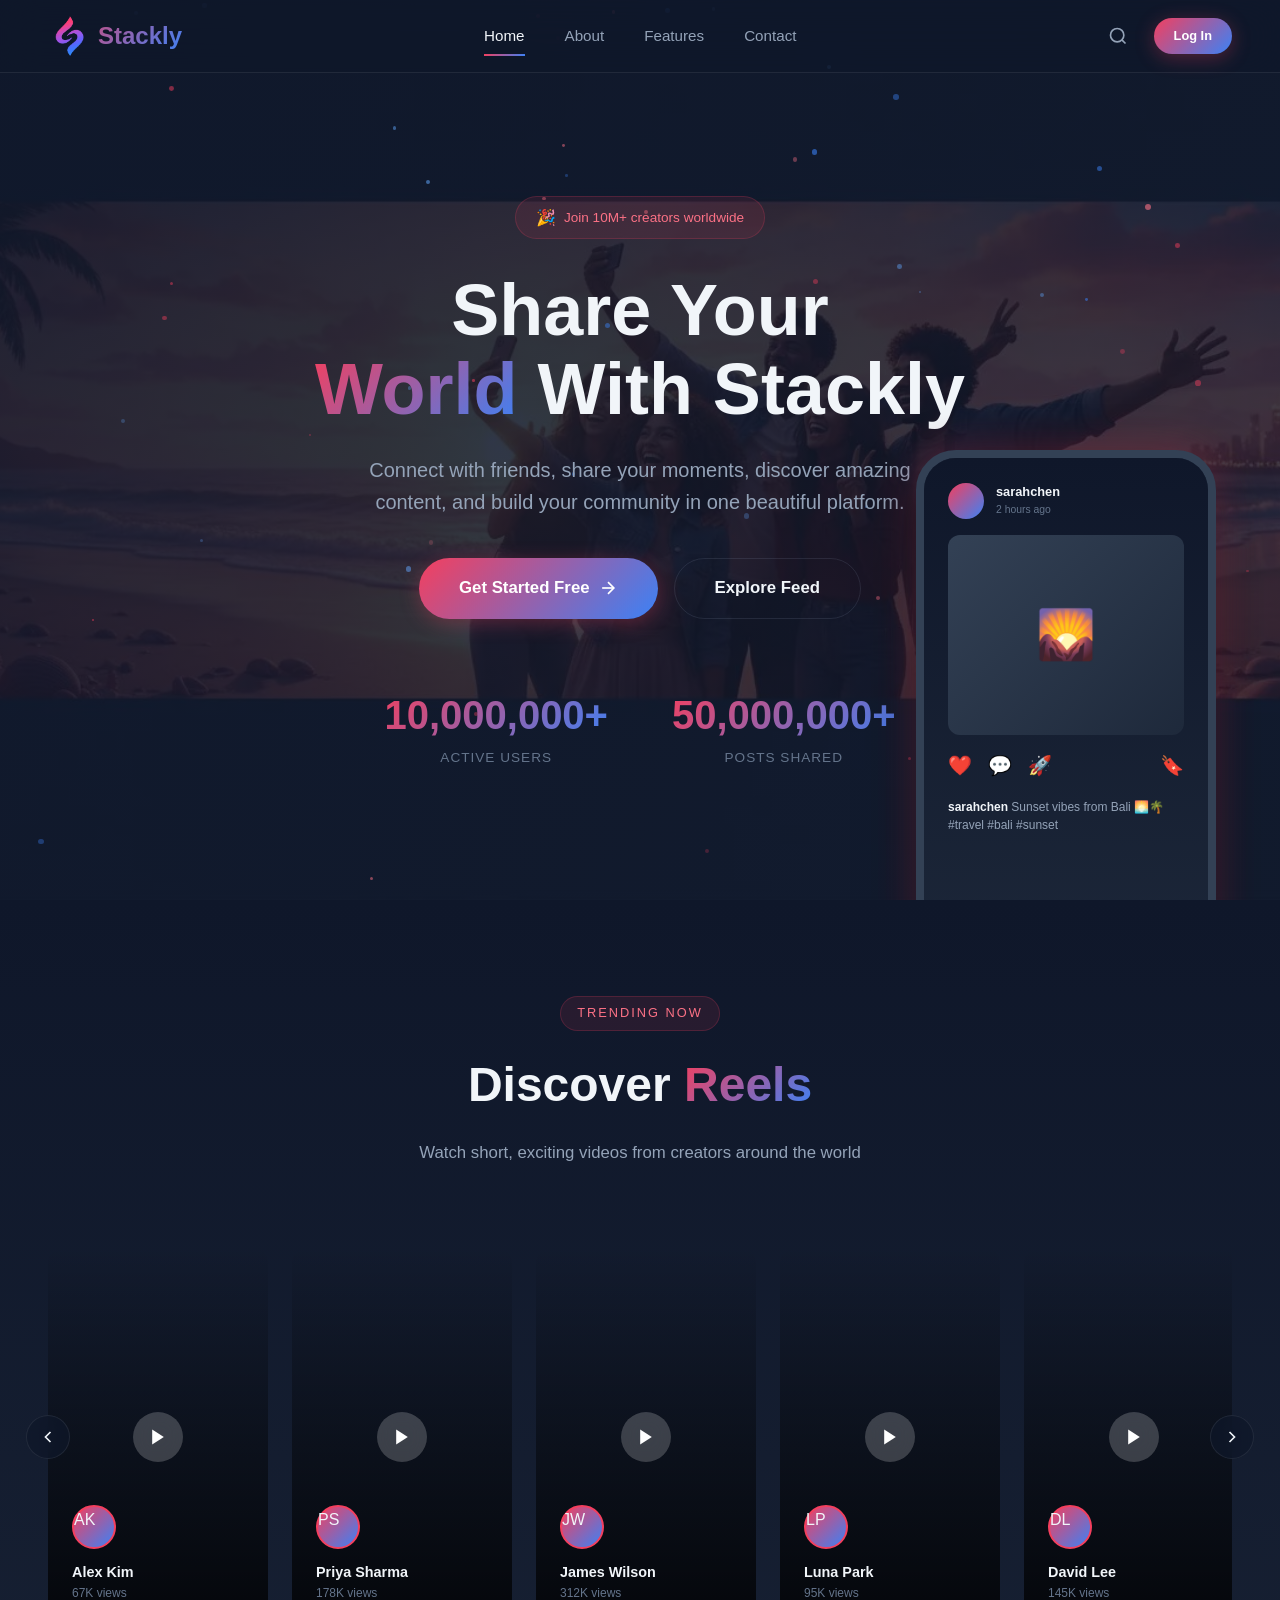
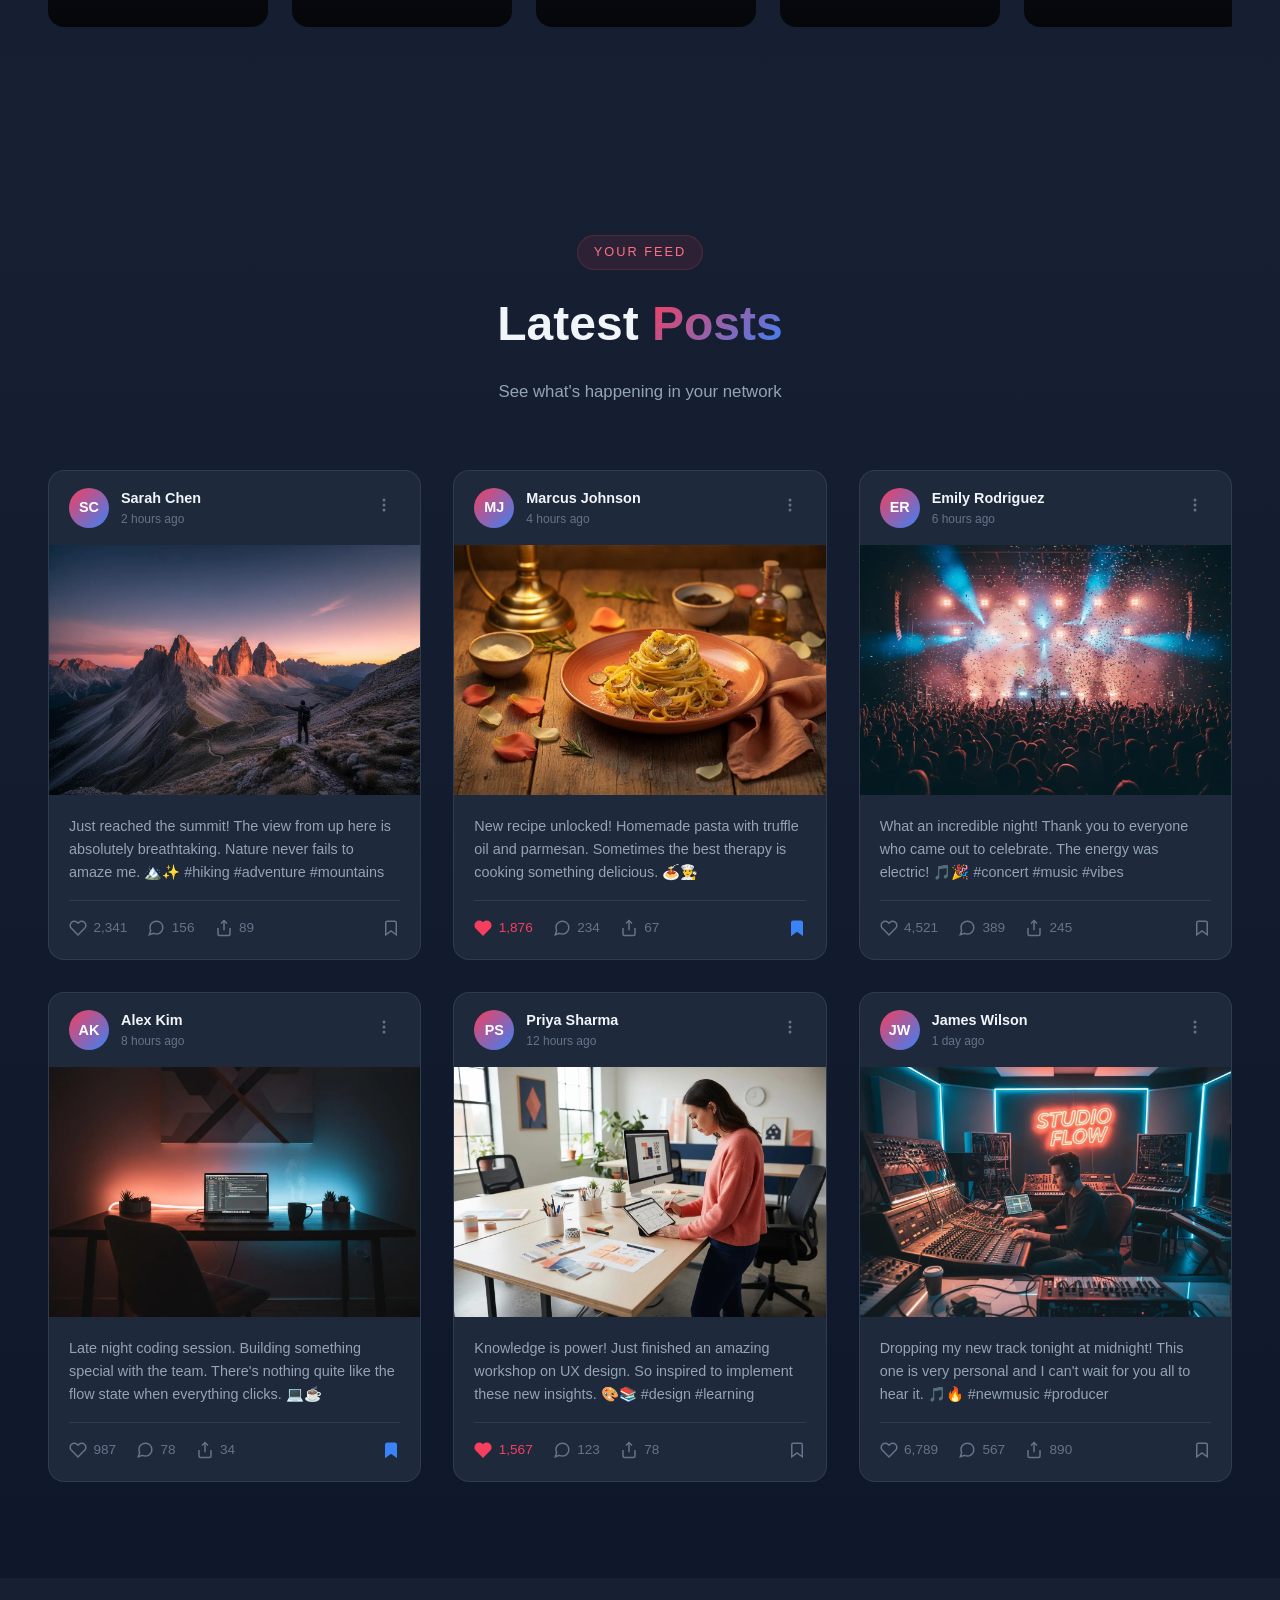
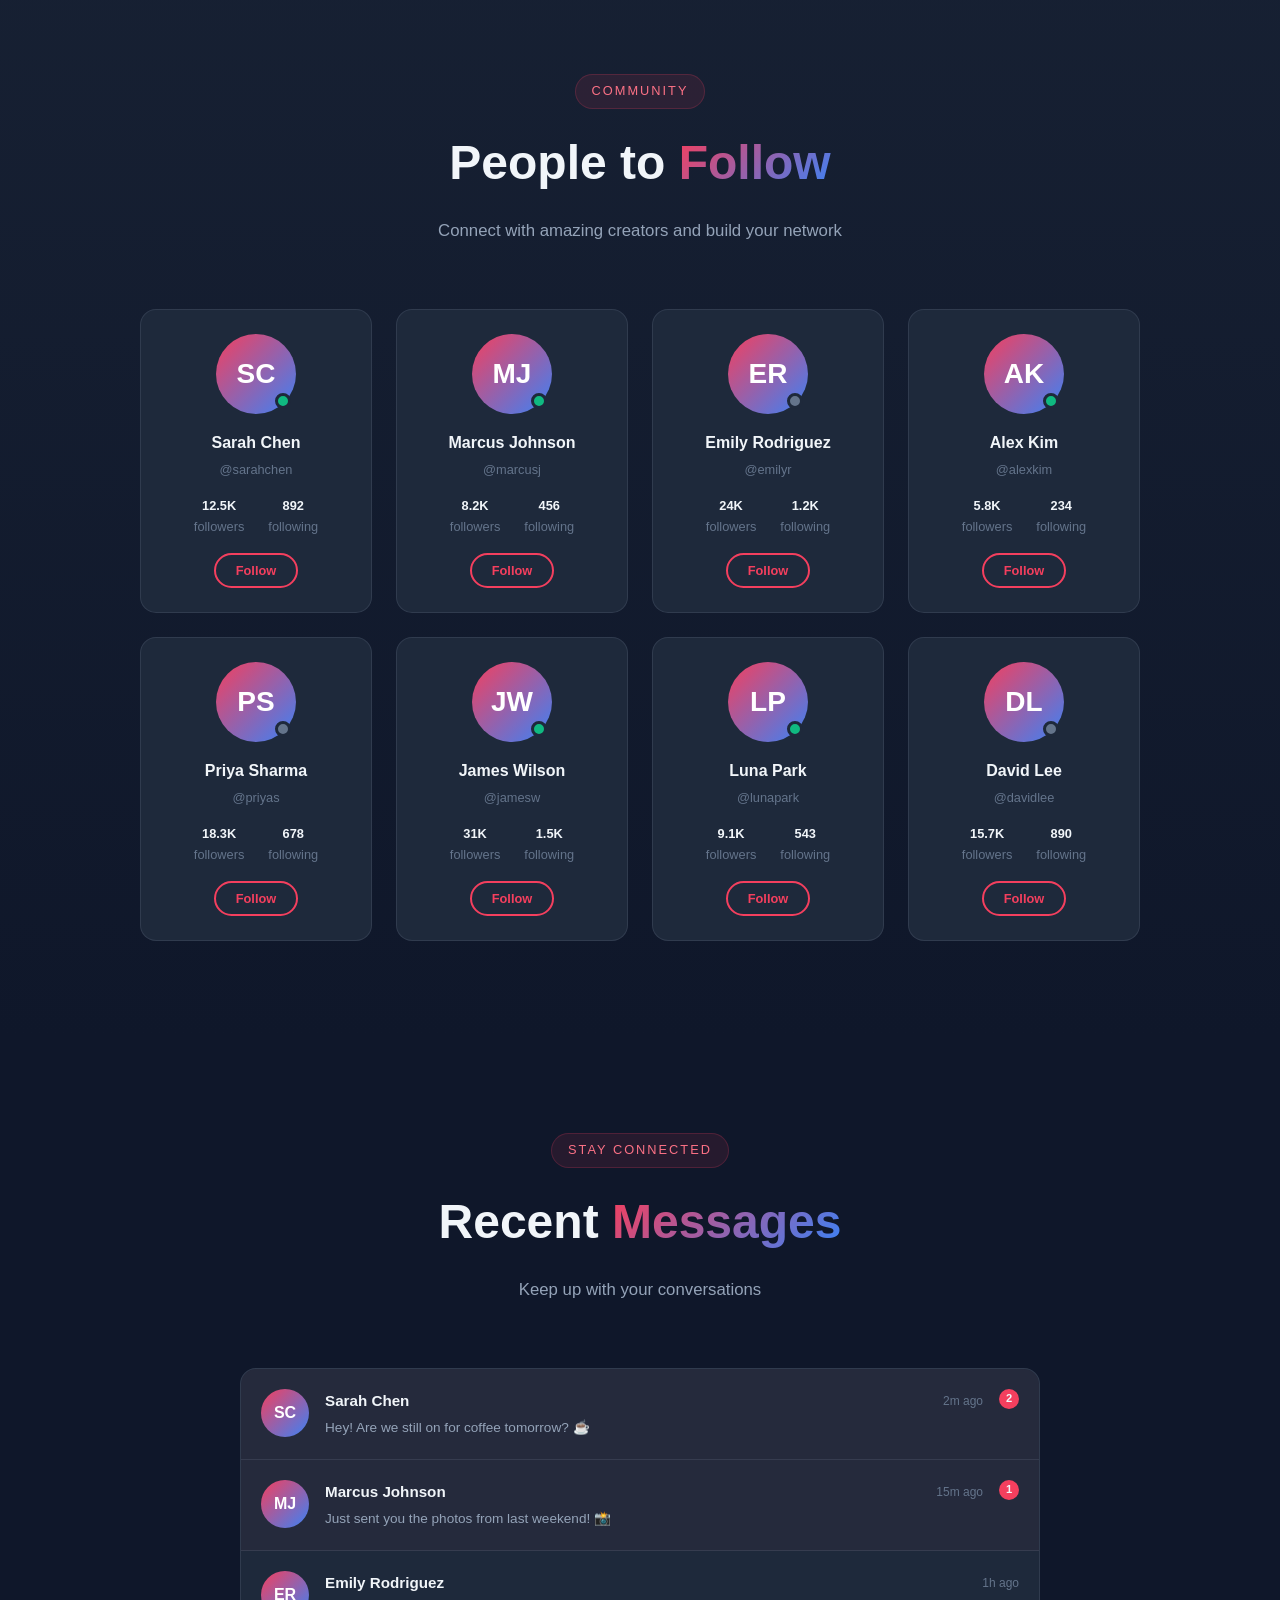
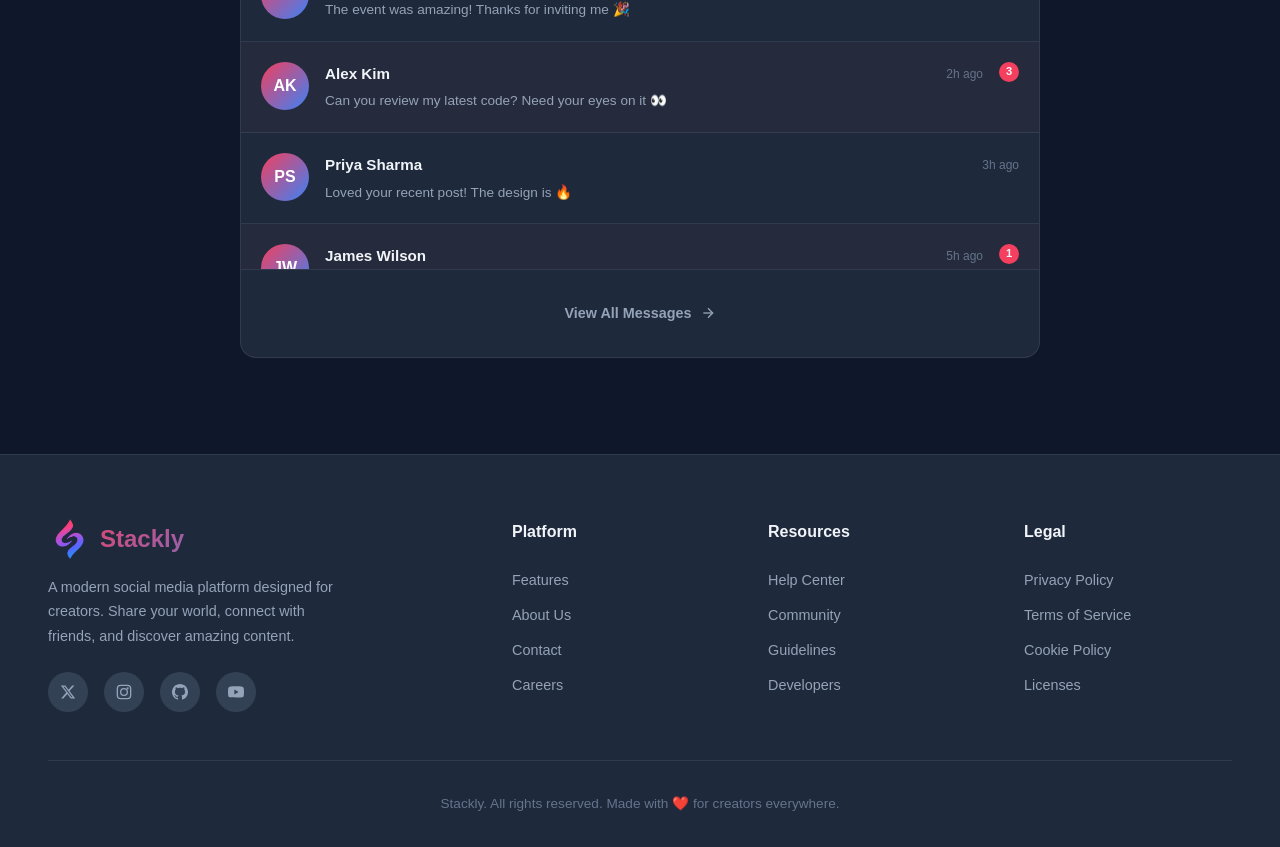
==== commit 21400856: "Add files via upload" ====
--- a/index.html
+++ b/index.html
@@ -409,7 +409,7 @@
         <!-- Messages rendered by JS -->
       </div>
       <div style="padding:1.25rem;text-align:center;border-top:1px solid var(--border-color)">
-        <a href="pages/user-dashboard.html" class="btn btn-ghost" style="width:100%">
+        <a href="pages/404.html" class="btn btn-ghost" style="width:100%">
           View All Messages
           <svg width="16" height="16" viewBox="0 0 24 24" fill="none" stroke="currentColor" stroke-width="2">
             <line x1="5" y1="12" x2="19" y2="12"/>
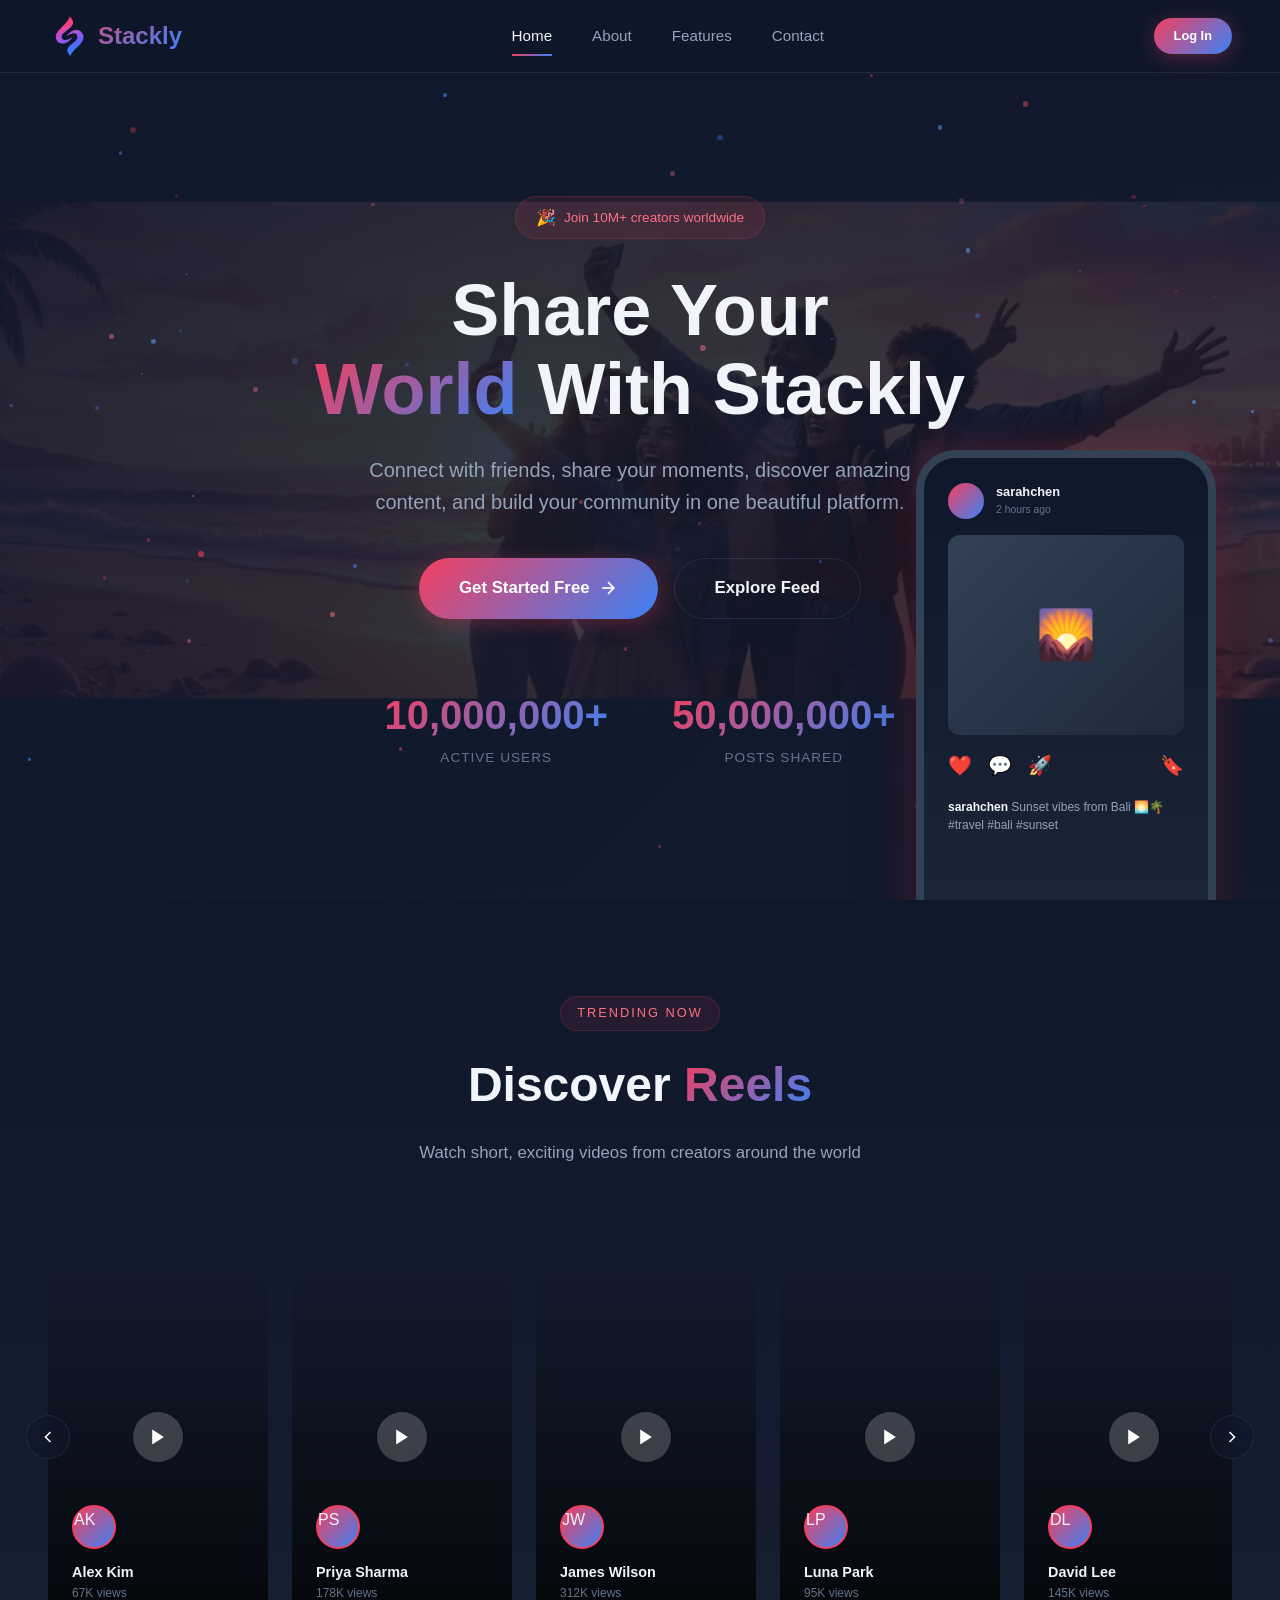
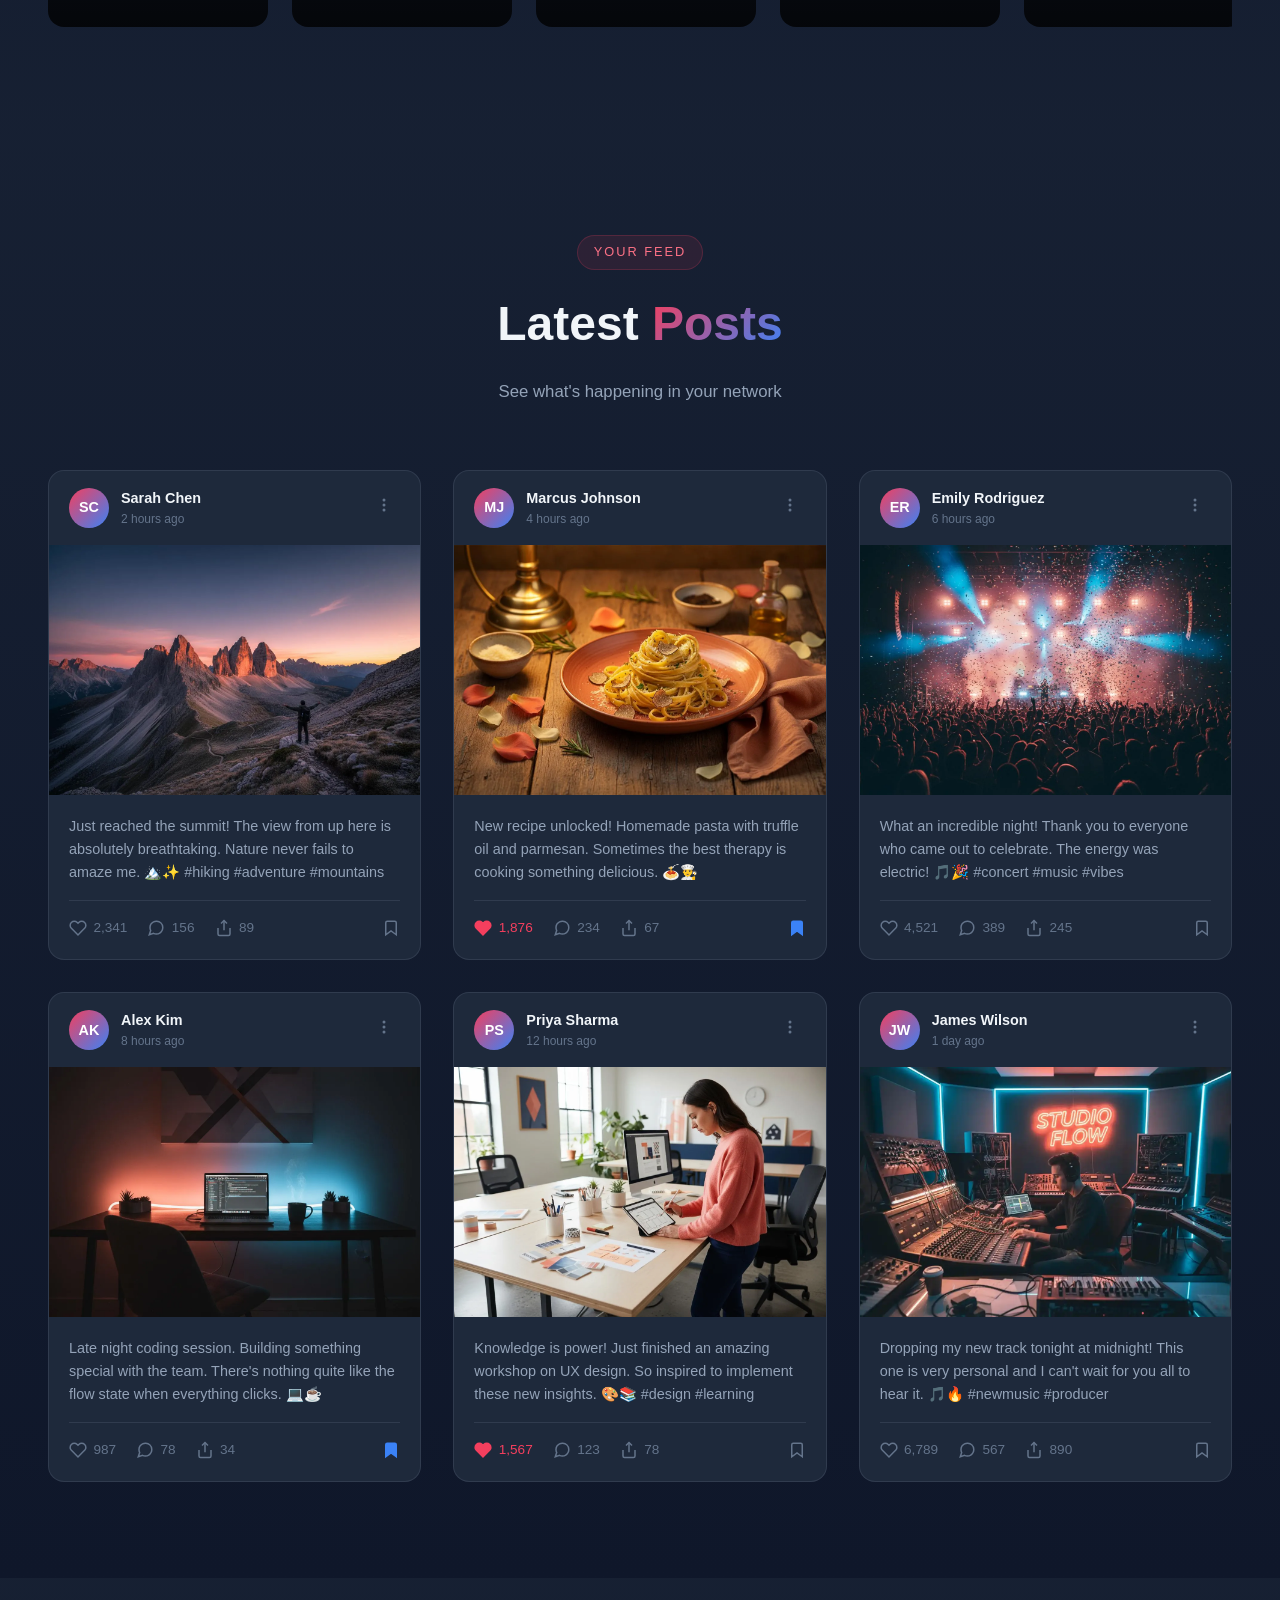
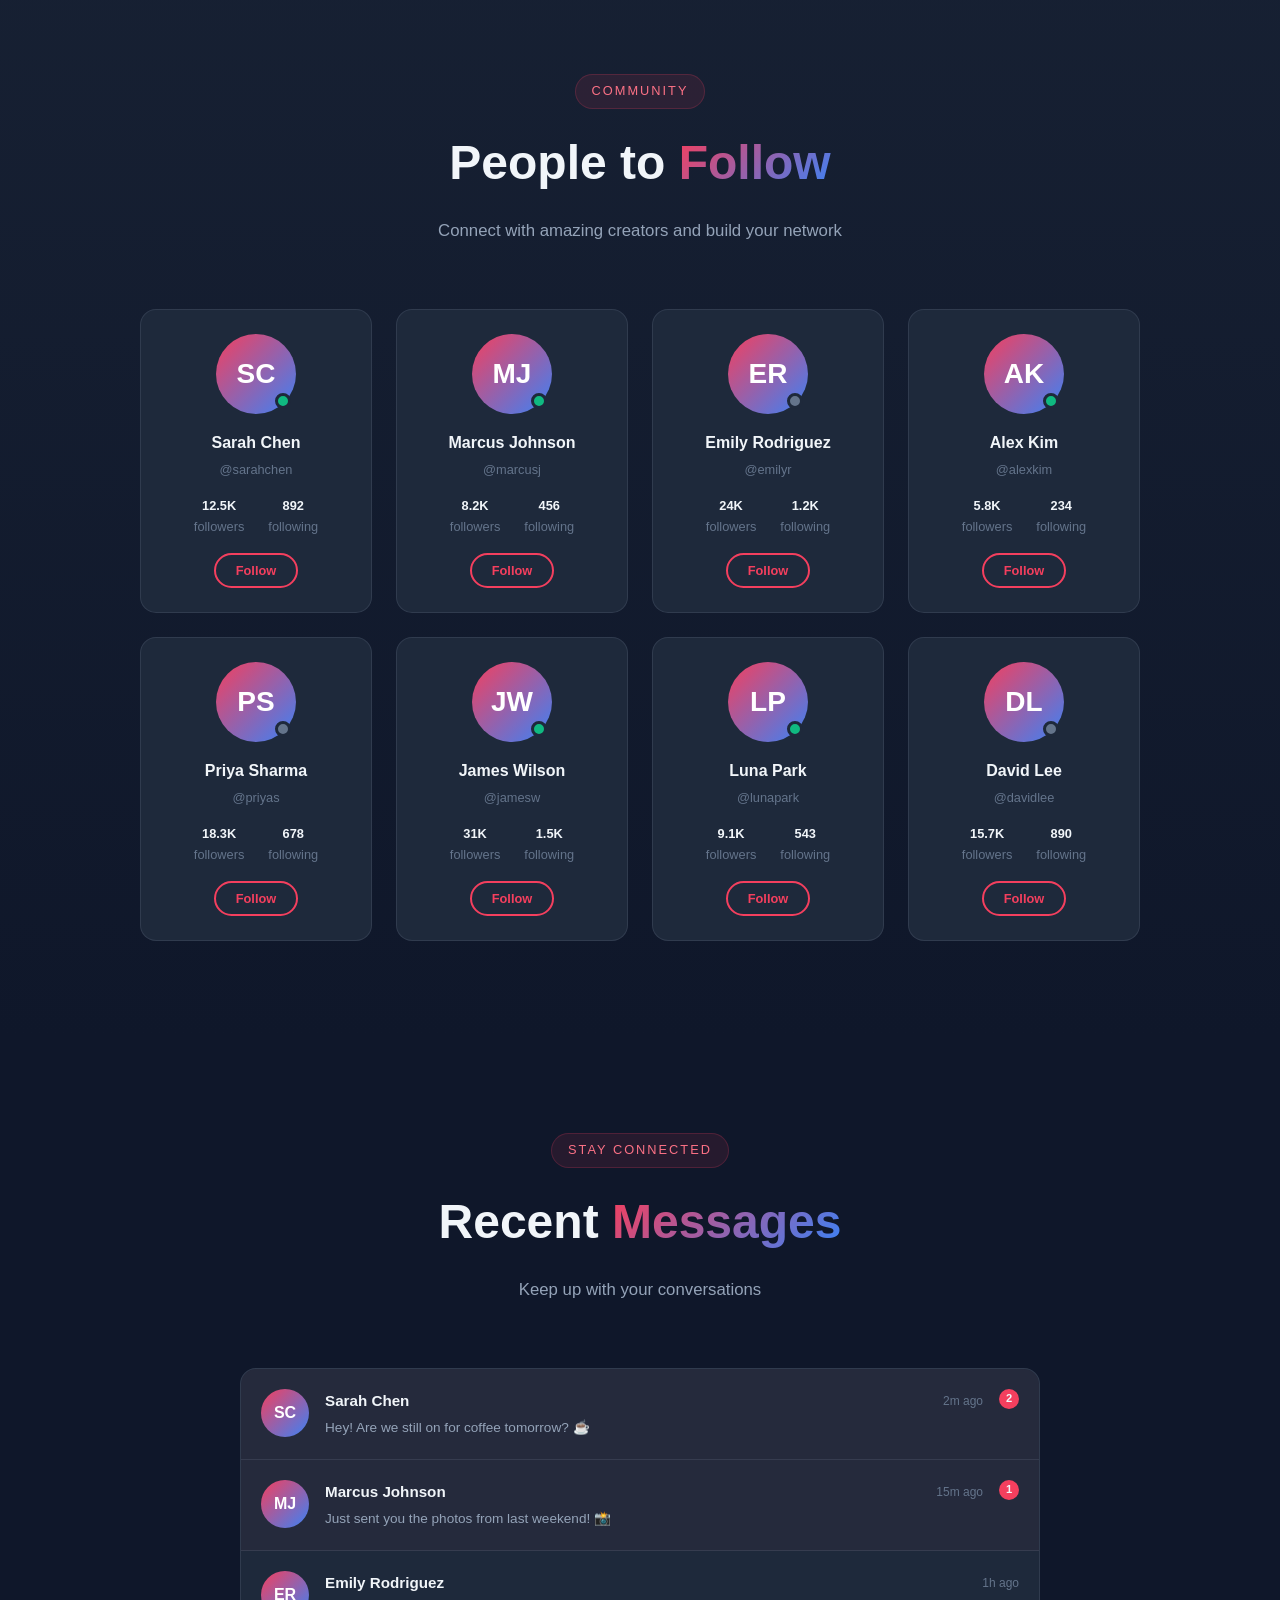
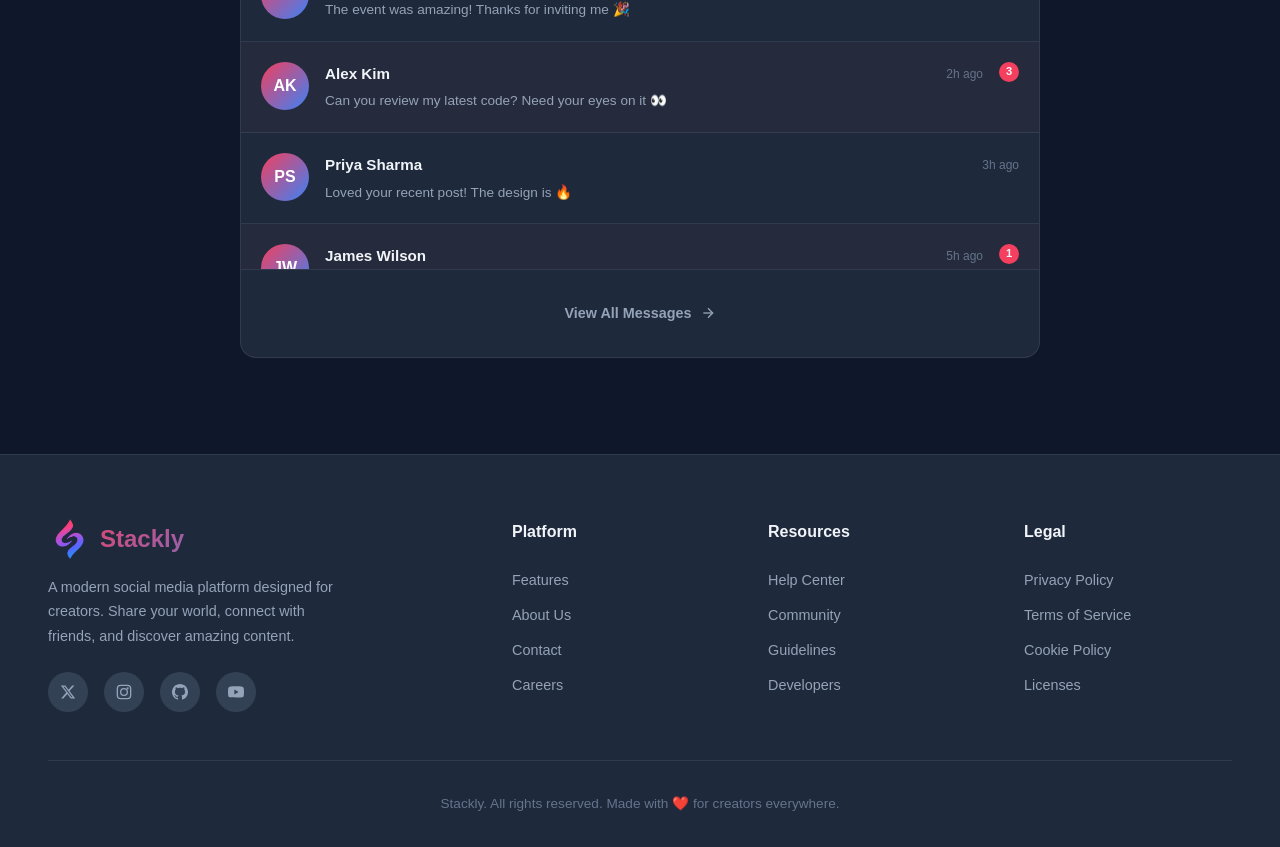
==== commit 21909a44: "Add files via upload" ====
--- a/index.html
+++ b/index.html
@@ -227,37 +227,11 @@
     </div>
 
     <div class="nav-actions">
-      <button id="search-btn" class="btn btn-ghost" style="padding:0.6rem" title="Search">
-        <svg width="20" height="20" viewBox="0 0 24 24" fill="none" stroke="currentColor" stroke-width="2">
-          <circle cx="11" cy="11" r="8"/>
-          <line x1="21" y1="21" x2="16.65" y2="16.65"/>
-        </svg>
-      </button>
       
-      <a href="pages/login.html" class="btn btn-primary btn-sm nav-register-btn">Log In</a>
-
-      <div class="user-menu" onclick="toggleDropdown()" style="position:relative">
-        <div class="user-avatar" id="nav-user-avatar"></div>
-        <span class="user-name" id="nav-user-name"></span>
-        <svg width="14" height="14" viewBox="0 0 24 24" fill="none" stroke="currentColor" stroke-width="2">
-          <polyline points="6 9 12 15 18 9"/>
-        </svg>
-        <div class="dropdown-menu" id="user-dropdown">
-          <a href="pages/user-dashboard.html" class="dropdown-item">
-            <svg width="16" height="16" viewBox="0 0 24 24" fill="none" stroke="currentColor" stroke-width="2"><path d="M3 9l9-7 9 7v11a2 2 0 0 1-2 2H5a2 2 0 0 1-2-2z"/><polyline points="9 22 9 12 15 12 15 22"/></svg>
-            Dashboard
-          </a>
-          <a href="pages/user-dashboard.html" class="dropdown-item">
-            <svg width="16" height="16" viewBox="0 0 24 24" fill="none" stroke="currentColor" stroke-width="2"><path d="M20 21v-2a4 4 0 0 0-4-4H8a4 4 0 0 0-4 4v2"/><circle cx="12" cy="7" r="4"/></svg>
-            Profile
-          </a>
-          <div class="dropdown-divider"></div>
-          <div class="dropdown-item" onclick="handleLogout()">
-            <svg width="16" height="16" viewBox="0 0 24 24" fill="none" stroke="currentColor" stroke-width="2"><path d="M9 21H5a2 2 0 0 1-2-2V5a2 2 0 0 1 2-2h4"/><polyline points="16 17 21 12 16 7"/><line x1="21" y1="12" x2="9" y2="12"/></svg>
-            Logout
-          </div>
-        </div>
-      </div>
+      
+     
+
+      <a href="pages/login.html" class="btn btn-primary btn-sm">Log In</a>
     </div>
 
     <button class="mobile-menu-btn">
@@ -483,12 +457,7 @@
     </div>
   </footer>
 
-  <!-- Back to Top -->
-  <button class="back-to-top" id="back-to-top" title="Back to top">
-    <svg width="20" height="20" viewBox="0 0 24 24" fill="none" stroke="currentColor" stroke-width="2">
-      <polyline points="18 15 12 9 6 15"/>
-    </svg>
-  </button>
+  
 
   <!-- Mobile Bottom Nav -->
   <nav class="mobile-nav">
@@ -549,6 +518,24 @@
         dropdown.classList.remove('show');
       }
     });
+
+    document.querySelectorAll('.post-menu-btn').forEach(btn => {
+    btn.addEventListener('click', () => {
+        window.location.href = 'pages/404.html';
+    });
+});
+
+document.querySelectorAll('.post-share-btn').forEach(btn => {
+    btn.addEventListener('click', () => {
+        window.location.href = 'pages/404.html';
+    });
+});
+
+document.querySelectorAll('.post-comment-btn').forEach(btn => {
+    btn.addEventListener('click', () => {
+        window.location.href = 'pages/404.html';
+    });
+});
   </script>
 </body>
 </html>
--- a/css/style.css
+++ b/css/style.css
@@ -55,7 +55,6 @@
 }
  
 
-
  
 
 html {
@@ -132,10 +131,7 @@
   transition: var(--transition);
 }
 
-.navbar.scrolled {
-  padding: 0.6rem 3rem;
-  background: rgba(15, 23, 42, 0.95);
-}
+
 
 .nav-logo {
   display: flex;
@@ -1162,3 +1158,66 @@
     gap: 1rem;
   }
 }
+@media (max-width: 768px) {
+  .nav-links.mobile-open {
+    background: #0f172a; /* Dark Navy */
+    backdrop-filter: blur(20px);
+    border-top: 1px solid rgba(255,255,255,0.1);
+  }
+
+  .nav-link {
+    color: #fff;
+    padding: 12px 0;
+    text-align: center;
+  }
+
+  .nav-link:hover {
+    color: #f43f5e;
+  }
+}
+@media (max-width: 768px) {
+  .nav-links {
+    display: none;
+  }
+
+  .nav-links.mobile-open {
+    display: flex;
+    flex-direction: column;
+    position: absolute;
+    top: 100%;
+    left: 0;
+    right: 0;
+    background: #0f172a;
+    padding: 20px;
+    gap: 15px;
+    z-index: 999;
+  }
+
+  .mobile-menu-btn {
+    display: block;
+  }
+}
+@media (min-width: 769px) {
+  .nav-links {
+    display: flex !important;
+    position: static !important;
+    background: transparent !important;
+    flex-direction: row !important;
+  }
+}
+
+@media (max-width: 768px) {
+    .friends-grid {
+        display: flex;
+        overflow-x: auto;
+        scroll-snap-type: x mandatory;
+        gap: 1rem;
+        padding-bottom: 10px;
+    }
+
+    .friend-card {
+        min-width: 85%;
+        scroll-snap-align: center;
+        flex-shrink: 0;
+    }
+}
--- a/css/pages.css
+++ b/css/pages.css
@@ -216,7 +216,7 @@
   grid-template-columns: repeat(auto-fill, minmax(320px, 1fr));
   gap: 2rem;
   max-width: 1100px;
-  margin: 0 auto;
+  margin: 0 0;
 }
 
 .feature-card {
@@ -339,6 +339,198 @@
 .feature-list-item svg {
   color: var(--accent);
   flex-shrink: 0;
+}
+
+.feature-workflow-section {
+  background: rgba(30, 41, 59, 0.35);
+}
+
+.workflow-grid {
+  display: grid;
+  grid-template-columns: repeat(3, 1fr);
+  gap: 1.5rem;
+  max-width: 1100px;
+  margin: 0 auto;
+}
+
+.workflow-card {
+  position: relative;
+  padding: 2.25rem;
+  background: rgba(15, 23, 42, 0.72);
+  border: 1px solid var(--border-color);
+  border-radius: var(--radius);
+  overflow: hidden;
+  transition: var(--transition);
+}
+
+.workflow-card:hover {
+  transform: translateY(-6px);
+  border-color: rgba(59, 130, 246, 0.35);
+  box-shadow: var(--shadow-lg);
+}
+
+.workflow-number {
+  position: absolute;
+  top: 1rem;
+  right: 1.25rem;
+  color: rgba(148, 163, 184, 0.18);
+  font-size: 2.5rem;
+  font-weight: 900;
+}
+
+.workflow-icon {
+  width: 54px;
+  height: 54px;
+  display: grid;
+  place-items: center;
+  margin-bottom: 1.25rem;
+  border-radius: 14px;
+  background: linear-gradient(135deg, rgba(244, 63, 94, 0.18), rgba(59, 130, 246, 0.18));
+  font-size: 1.5rem;
+}
+
+.workflow-card h3 {
+  margin-bottom: 0.65rem;
+  font-size: 1.2rem;
+}
+
+.workflow-card p,
+.control-copy > p {
+  color: var(--text-secondary);
+  line-height: 1.75;
+}
+
+.feature-control-section {
+  padding-top: 7rem;
+  padding-bottom: 7rem;
+}
+
+.control-panel {
+  display: grid;
+  grid-template-columns: 1.15fr 0.85fr;
+  gap: 4rem;
+  align-items: center;
+  max-width: 1100px;
+  margin: 0 auto;
+  padding: clamp(2rem, 5vw, 4rem);
+  border: 1px solid var(--border-color);
+  border-radius: 24px;
+  background: linear-gradient(135deg, rgba(244, 63, 94, 0.06), rgba(59, 130, 246, 0.08));
+}
+
+.control-copy .section-title {
+  margin-top: 0.25rem;
+}
+
+.control-points {
+  display: grid;
+  grid-template-columns: repeat(2, 1fr);
+  gap: 1.5rem;
+  margin-top: 2rem;
+}
+
+.control-points > div {
+  display: grid;
+  grid-template-columns: auto 1fr;
+  column-gap: 0.7rem;
+}
+
+.control-points > div > span {
+  grid-row: 1 / 3;
+  font-size: 1.3rem;
+}
+
+.control-points strong,
+.control-points small {
+  display: block;
+}
+
+.control-points small {
+  margin-top: 0.15rem;
+  color: var(--text-muted);
+  line-height: 1.45;
+}
+
+.control-visual {
+  position: relative;
+  min-height: 360px;
+  display: grid;
+  place-items: center;
+}
+
+.control-shield {
+  z-index: 2;
+  width: 120px;
+  height: 120px;
+  display: grid;
+  place-items: center;
+  border: 1px solid rgba(255, 255, 255, 0.12);
+  border-radius: 32px;
+  background: var(--gradient-primary);
+  box-shadow: var(--shadow-glow);
+  font-size: 3.5rem;
+  transform: rotate(-4deg);
+}
+
+.control-orbit {
+  position: absolute;
+  border: 1px solid rgba(148, 163, 184, 0.2);
+  border-radius: 50%;
+}
+
+.control-orbit-one { width: 250px; height: 250px; }
+.control-orbit-two { width: 340px; height: 340px; border-style: dashed; }
+
+.control-chip {
+  position: absolute;
+  z-index: 3;
+  padding: 0.6rem 0.9rem;
+  border: 1px solid var(--border-color);
+  border-radius: 50px;
+  background: var(--dark-surface);
+  color: var(--text-secondary);
+  font-size: 0.78rem;
+  box-shadow: var(--shadow-lg);
+}
+
+.chip-private { top: 10%; left: 2%; }
+.chip-filter { top: 28%; right: -3%; }
+.chip-data { bottom: 12%; left: 5%; }
+
+.feature-snapshot {
+  display: grid;
+  grid-template-columns: repeat(4, 1fr);
+  max-width: 1100px;
+  margin: 0 auto;
+  border-top: 1px solid var(--border-color);
+  border-bottom: 1px solid var(--border-color);
+}
+
+.feature-snapshot > div {
+  padding: 2rem 1rem;
+  text-align: center;
+}
+
+.feature-snapshot > div + div {
+  border-left: 1px solid var(--border-color);
+}
+
+.feature-snapshot strong,
+.feature-snapshot span {
+  display: block;
+}
+
+.feature-snapshot strong {
+  font-size: clamp(1.7rem, 3vw, 2.5rem);
+  background: var(--gradient-primary);
+  -webkit-background-clip: text;
+  -webkit-text-fill-color: transparent;
+  background-clip: text;
+}
+
+.feature-snapshot span {
+  color: var(--text-muted);
+  font-size: 0.85rem;
 }
 
 /* ============================================
@@ -726,6 +918,21 @@
   margin-bottom: 2rem;
 }
 
+.admin-charts-row,
+.admin-tables-row {
+  display: grid;
+  gap: 1.5rem;
+}
+
+.admin-charts-row {
+  grid-template-columns: minmax(0, 2fr) minmax(240px, 1fr);
+  margin-bottom: 1.5rem;
+}
+
+.admin-tables-row {
+  grid-template-columns: minmax(0, 1.5fr) minmax(280px, 1fr);
+}
+
 .stat-card {
   background: var(--dark-surface);
   border-radius: var(--radius);
@@ -900,6 +1107,59 @@
   letter-spacing: 1px;
 }
 
+/* User Dashboard Overview */
+.user-overview { margin: 2rem 0 2.5rem; }
+.overview-heading, .dashboard-card-header { display:flex; align-items:center; justify-content:space-between; gap:1rem; }
+.overview-heading { margin-bottom:1.25rem; }
+.overview-heading h2 { font-size:clamp(1.35rem, 3vw, 1.75rem); }
+.overview-eyebrow { display:block; margin-bottom:.2rem; color:var(--accent-light); font-size:.68rem; font-weight:700; letter-spacing:1.5px; text-transform:uppercase; }
+.overview-period, .growth-badge { padding:.4rem .75rem; border-radius:50px; color:var(--text-secondary); background:rgba(148,163,184,.08); font-size:.75rem; }
+
+.quick-actions { display:grid; grid-template-columns:repeat(4,1fr); gap:1rem; margin-bottom:1.25rem; }
+.quick-action { display:flex; align-items:center; gap:.85rem; min-width:0; padding:1rem; border:1px solid var(--border-color); border-radius:var(--radius-sm); background:var(--dark-surface); color:var(--text-primary); text-align:left; transition:var(--transition); }
+.quick-action:hover { border-color:rgba(244,63,94,.35); transform:translateY(-3px); }
+.quick-action-icon { width:42px; height:42px; display:grid; place-items:center; flex:0 0 42px; border-radius:12px; font-size:1.15rem; }
+.action-create { background:rgba(244,63,94,.14); color:var(--accent-light); }
+.action-reel { background:rgba(139,92,246,.14); }
+.action-message { background:rgba(59,130,246,.14); }
+.action-live { background:rgba(16,185,129,.14); }
+.quick-action strong, .quick-action small { display:block; }
+.quick-action strong { font-size:.87rem; }
+.quick-action small { overflow:hidden; margin-top:.1rem; color:var(--text-muted); font-size:.72rem; text-overflow:ellipsis; white-space:nowrap; }
+
+.overview-layout { display:grid; grid-template-columns:minmax(0,1.65fr) minmax(260px,.85fr); gap:1.25rem; margin-bottom:1.25rem; }
+.performance-card, .creator-goal-card, .suggestions-card { padding:1.5rem; }
+.growth-badge { color:var(--success); background:rgba(16,185,129,.1); font-weight:600; }
+.performance-stats { display:grid; grid-template-columns:repeat(3,1fr); gap:1rem; margin:1.5rem 0; }
+.performance-stats span, .performance-stats strong, .performance-stats small { display:block; }
+.performance-stats span, .performance-stats small { color:var(--text-muted); font-size:.72rem; }
+.performance-stats strong { margin:.15rem 0; font-size:1.45rem; }
+
+.mini-chart { height:120px; display:grid; grid-template-columns:repeat(7,1fr); align-items:end; gap:.65rem; margin-bottom:1.3rem; padding-top:.5rem; border-bottom:1px solid var(--border-color); }
+.mini-chart > div { position:relative; height:var(--bar); border-radius:5px 5px 0 0; background:rgba(59,130,246,.3); transition:var(--transition); }
+.mini-chart > div:hover, .mini-chart > div.active { background:var(--gradient-primary); }
+.mini-chart span { position:absolute; bottom:-1.5rem; left:50%; color:var(--text-muted); font-size:.62rem; transform:translateX(-50%); }
+
+.goal-icon { font-size:1.5rem; }
+.goal-count { margin-top:1.75rem; }
+.goal-count strong { font-size:1.75rem; }
+.goal-count span, .creator-goal-card > p { color:var(--text-muted); font-size:.8rem; }
+.goal-progress { height:8px; margin:.75rem 0; overflow:hidden; border-radius:50px; background:var(--dark-card); }
+.goal-progress span { display:block; height:100%; border-radius:inherit; background:var(--gradient-primary); }
+.goal-tip { display:flex; gap:.65rem; margin-top:1.5rem; padding:.85rem; border-radius:var(--radius-sm); background:rgba(245,158,11,.08); }
+.goal-tip p { color:var(--text-secondary); font-size:.75rem; line-height:1.5; }
+.goal-tip strong { display:block; color:var(--warning); }
+
+.overview-link { color:var(--accent-light); font-size:.8rem; }
+.creator-suggestions { display:grid; grid-template-columns:repeat(3,1fr); gap:1rem; margin-top:1.25rem; }
+.suggested-creator { display:grid; grid-template-columns:auto minmax(0,1fr) auto; align-items:center; gap:.75rem; min-width:0; padding:1rem; border:1px solid var(--border-color); border-radius:var(--radius-sm); background:rgba(15,23,42,.35); }
+.suggested-avatar { width:42px; height:42px; display:grid; place-items:center; border-radius:50%; background:linear-gradient(135deg,#F43F5E,#8B5CF6); color:white; font-size:.75rem; font-weight:700; }
+.suggested-avatar.avatar-blue { background:linear-gradient(135deg,#3B82F6,#06B6D4); }
+.suggested-avatar.avatar-green { background:linear-gradient(135deg,#10B981,#84CC16); }
+.suggested-creator strong, .suggested-creator small { display:block; }
+.suggested-creator strong { font-size:.82rem; }
+.suggested-creator small { overflow:hidden; color:var(--text-muted); font-size:.68rem; text-overflow:ellipsis; white-space:nowrap; }
+
 /* Activity Feed */
 .activity-feed {
   max-height: 400px;
@@ -938,6 +1198,12 @@
     justify-content: center;
   }
 
+  .quick-actions,
+  .creator-suggestions { grid-template-columns:repeat(2,1fr); }
+
+  .overview-layout { grid-template-columns:1fr; }
+  .suggested-creator:last-child { grid-column:1 / -1; }
+
   .form-row {
     grid-template-columns: 1fr;
   }
@@ -945,6 +1211,60 @@
   .role-selector {
     grid-template-columns: 1fr;
   }
+
+  .workflow-grid,
+  .control-panel {
+    grid-template-columns: 1fr;
+  }
+
+  .control-panel {
+    gap: 2rem;
+  }
+
+  .control-visual {
+    min-height: 320px;
+  }
+
+  .feature-snapshot {
+    grid-template-columns: repeat(2, 1fr);
+    margin-left: 1.5rem;
+    margin-right: 1.5rem;
+  }
+
+  .feature-snapshot > div + div {
+    border-left: 0;
+  }
+
+  .feature-snapshot > div:nth-child(even) {
+    border-left: 1px solid var(--border-color);
+  }
+
+  .feature-snapshot > div:nth-child(n + 3) {
+    border-top: 1px solid var(--border-color);
+  }
+}
+
+@media (max-width: 480px) {
+  .control-points {
+    grid-template-columns: 1fr;
+  }
+
+  .control-orbit-two {
+    width: 290px;
+    height: 290px;
+  }
+
+  .chip-filter {
+    right: 0;
+  }
+
+  .quick-actions,
+  .creator-suggestions,
+  .performance-stats { grid-template-columns:1fr; }
+
+  .suggested-creator:last-child { grid-column:auto; }
+  .performance-stats { gap:.65rem; }
+  .performance-stats > div { padding-bottom:.65rem; border-bottom:1px solid var(--border-color); }
 }
 .auth-page{
     padding-top:110px !important;
@@ -956,4 +1276,19 @@
 
 .navbar{
     z-index:9999;
-}+}
+.auth-logo{
+    display:flex;
+    align-items:center;
+    justify-content:center;
+    gap:12px;
+    font-size:28px;
+    font-weight:700;
+    color:#fff;
+}
+
+.auth-logo-img{
+    width:50px;
+    height:50px;
+    object-fit:contain;
+}
